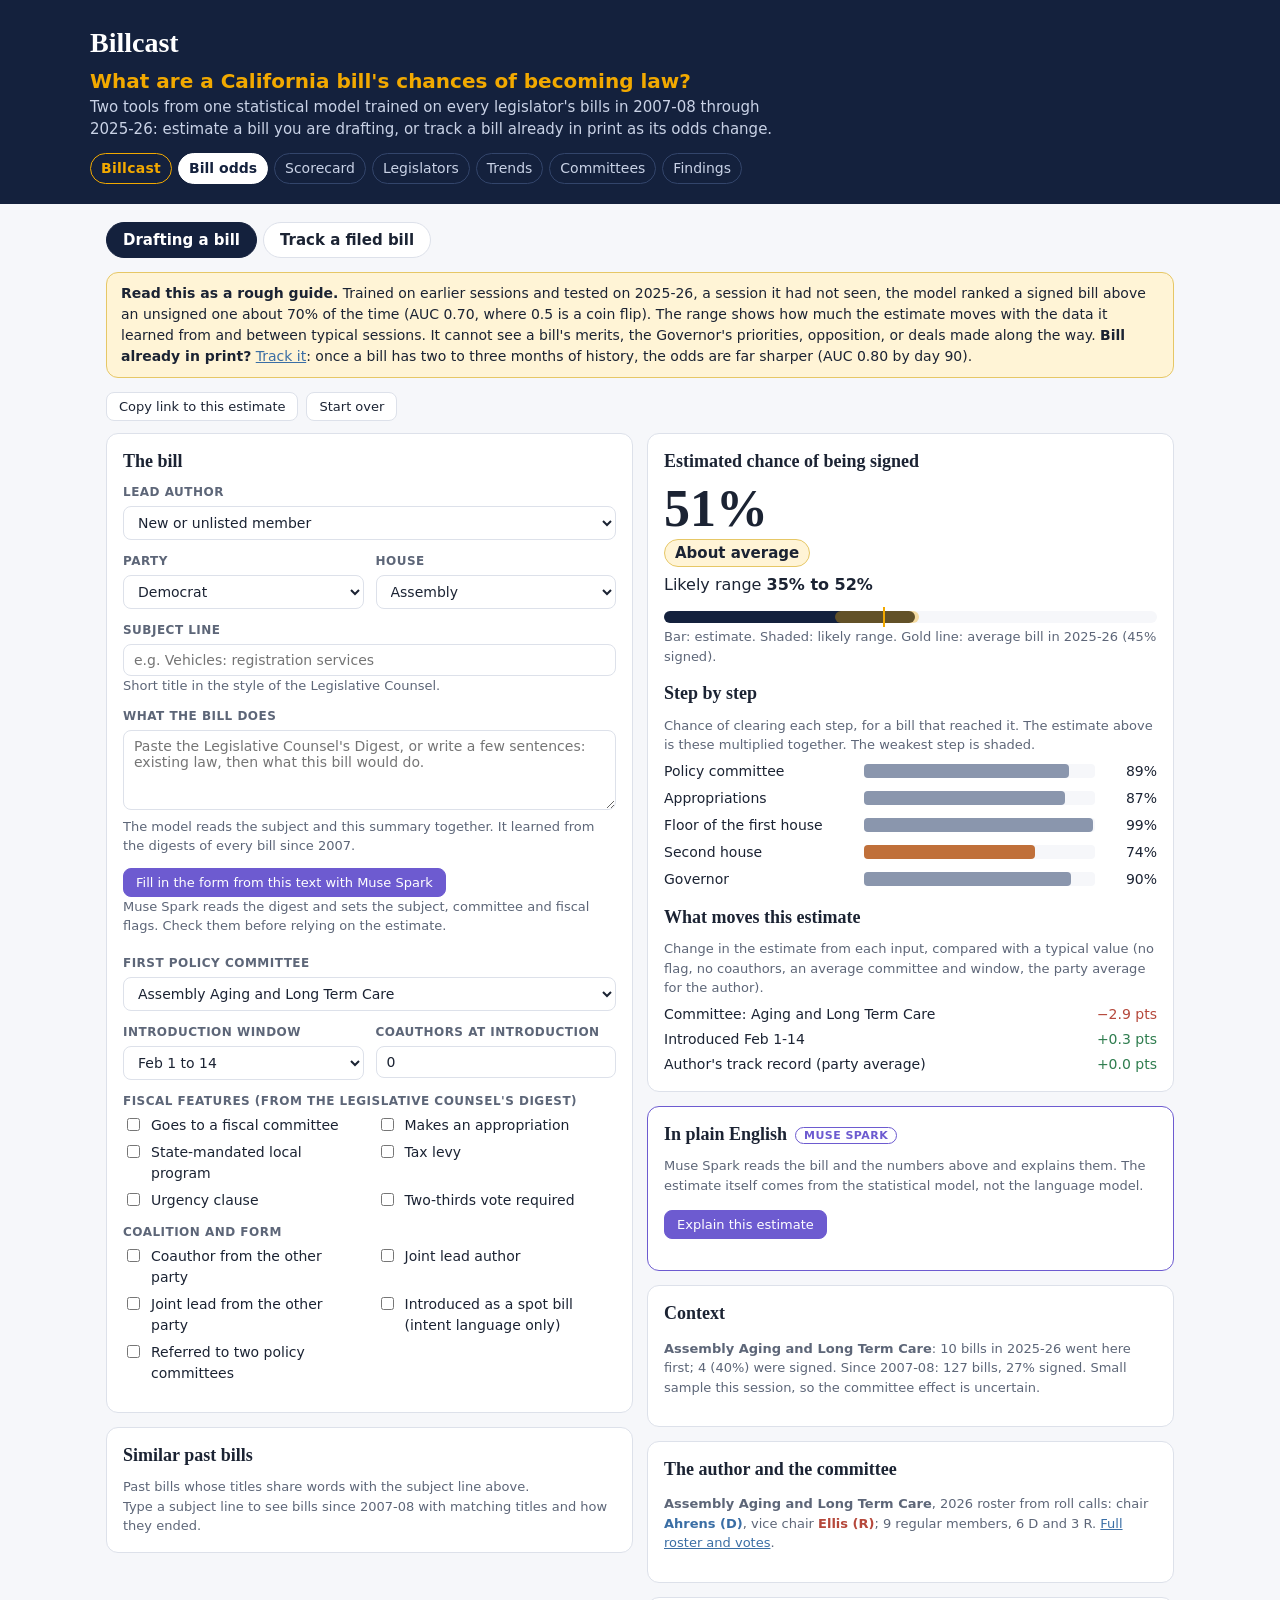
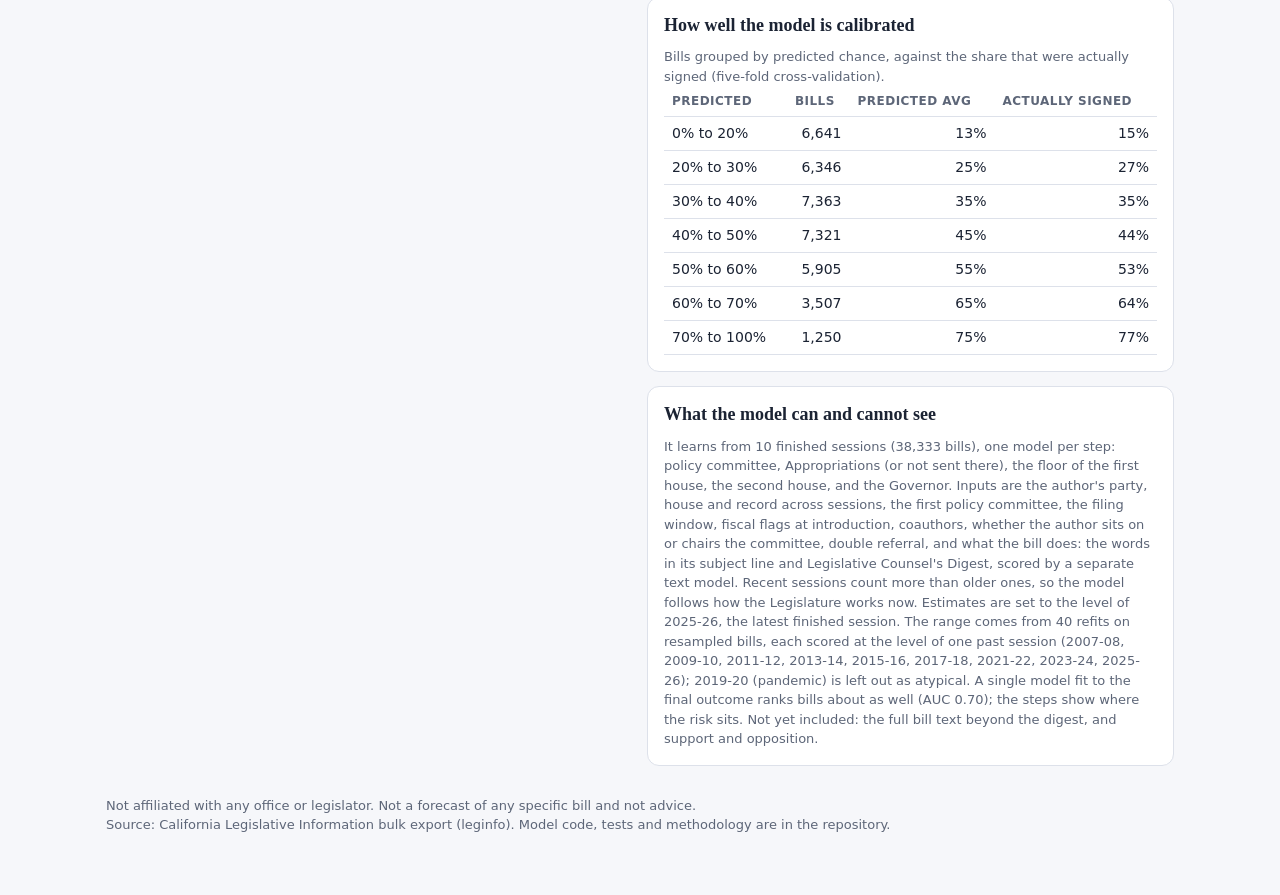
==== site/index.html @ a308f5a9 "Billcast: Muse Spark reads a bill's digest and explains its odds Forked from Capitol Odds (calleg-sc" ====
<!doctype html>
<html lang="en">
<head>
<meta charset="utf-8">
<meta name="viewport" content="width=device-width, initial-scale=1">
<link rel="icon" href="data:,">
<title>Billcast: what are a California bill's chances?</title>
<meta name="description" content="Estimate a proposed California bill's chance of clearing each step to the Governor's signature, from its author, first policy committee, fiscal features, coalition and timing. Trained on every legislator's bills since the 2007-08 session.">
<style>
:root{--bg:#f6f7fa;--panel:#fff;--ink:#1b2333;--muted:#5d6678;--line:#dde1ea;--navy:#14213d;--gold:#f2a900;--d:#3a6ea5;--r:#b5483b;--hi:#fff4d6}
@media (prefers-color-scheme:dark){:root{--bg:#0f1521;--panel:#171f2f;--ink:#e8ecf4;--muted:#9aa4b8;--line:#2a3550;--navy:#e8ecf4;--hi:#3a3115;--d:#6f9fd4;--r:#d97a6c}}
*{box-sizing:border-box}
body{margin:0;background:var(--bg);color:var(--ink);font:15px/1.5 system-ui,-apple-system,Segoe UI,Roboto,sans-serif}
header{background:#14213d;color:#fff;padding:26px 16px 20px}
.wrap{max-width:1100px;margin:0 auto;padding:0 16px}header .wrap{padding:0}
h1{margin:0 0 6px;font:700 28px/1.2 Georgia,Cambria,serif}
header p{margin:0;color:#c9d2e6;max-width:72ch}
main{padding:18px 0 60px}
input[type=search]{background:var(--panel);color:var(--ink);border:1px solid var(--line);border-radius:8px;padding:7px 10px;font:500 14px system-ui,sans-serif;min-width:200px}
nav{margin-top:12px;display:flex;gap:6px;flex-wrap:wrap}
nav a{color:#c9d2e6;text-decoration:none;font-size:14px;padding:4px 10px;border:1px solid #33456b;border-radius:999px}
nav a[aria-current=page]{background:#fff;color:#14213d;font-weight:600;border-color:#fff}
footer{color:var(--muted);font-size:13px;margin-top:16px}
a{color:var(--d)}
.D{color:var(--d);font-weight:700}.R{color:var(--r);font-weight:700}
.o-signed{color:#2f7d4f;font-weight:600}.o-vetoed{color:var(--r);font-weight:600}.o-not_enacted{color:var(--muted)}
.note{background:var(--hi);border:1px solid #e6c766;border-radius:12px;padding:10px 14px;margin-bottom:14px;font-size:14px}
.layout{display:grid;grid-template-columns:minmax(0,1fr) minmax(0,1fr);gap:14px;align-items:start}
@media (max-width:820px){.layout{grid-template-columns:1fr}}
.panel{background:var(--panel);border:1px solid var(--line);border-radius:12px;padding:16px;margin-bottom:14px}
.panel h2{margin:0 0 10px;font:700 18px/1.3 Georgia,Cambria,serif}
.f{margin-bottom:12px}
.f label.h{display:block;font-size:12px;font-weight:600;color:var(--muted);text-transform:uppercase;letter-spacing:.04em;margin-bottom:5px}
textarea{width:100%;background:var(--panel);color:var(--ink);border:1px solid var(--line);border-radius:8px;padding:7px 10px;font:500 14px system-ui,sans-serif;resize:vertical}
select,input[type=number],input[type=search]{width:100%;background:var(--panel);color:var(--ink);border:1px solid var(--line);border-radius:8px;padding:7px 10px;font:500 14px system-ui,sans-serif}
.chk{display:grid;grid-template-columns:1fr 1fr;gap:6px 14px;font-size:14px}
@media (max-width:480px){.chk{grid-template-columns:1fr}}
.chk label{display:flex;gap:8px;align-items:flex-start}
.row2{display:grid;grid-template-columns:1fr 1fr;gap:12px}
.big{font:700 52px/1 Georgia,Cambria,serif;margin:4px 0}
.range{font-size:16px;margin:6px 0 2px}
.band{display:inline-block;font-weight:600;padding:2px 10px;border-radius:999px;background:var(--hi);border:1px solid #e6c766}
.gauge{height:12px;background:var(--bg);border-radius:6px;position:relative;margin:14px 0 4px}
.gauge .fill{height:100%;border-radius:6px;background:var(--navy)}
.gauge .rng{position:absolute;top:0;bottom:0;background:rgba(242,169,0,.35);border-radius:6px}
.gauge .base{position:absolute;top:-4px;bottom:-4px;width:2px;background:var(--gold)}
.small{font-size:13px;color:var(--muted)}
.fac{display:grid;grid-template-columns:1fr 70px;gap:4px 10px;font-size:14px;margin-top:6px}
.fac .up{color:#2f7d4f;text-align:right;font-variant-numeric:tabular-nums}.fac .dn{color:var(--r);text-align:right;font-variant-numeric:tabular-nums}
.steps{display:grid;grid-template-columns:minmax(120px,190px) 1fr 52px;gap:6px 10px;align-items:center;font-size:14px;margin-top:6px}
.steps .track{background:var(--bg);border-radius:4px;height:14px}
.steps .fill{height:100%;border-radius:4px;background:#8a96ad}
.steps .fill.low{background:#c0703a}
.steps .val{text-align:right;font-variant-numeric:tabular-nums}
table{width:100%;border-collapse:collapse;font-size:14px}
th,td{padding:6px 8px;border-bottom:1px solid var(--line);text-align:left;vertical-align:top}
th{font-size:12px;text-transform:uppercase;letter-spacing:.04em;color:var(--muted)}
td.n{text-align:right;font-variant-numeric:tabular-nums}
.ai{border-color:#6d5bd0}
.ai h2 .tag{font:600 11px system-ui,sans-serif;letter-spacing:.04em;text-transform:uppercase;color:#6d5bd0;border:1px solid #6d5bd0;border-radius:999px;padding:1px 8px;margin-left:8px;vertical-align:middle}
.btn.ai-go{background:#6d5bd0;color:#fff;border-color:#6d5bd0}
.btn.ai-go[disabled]{opacity:.6;cursor:wait}
.ai-out p{margin:8px 0}.ai-out ul{margin:4px 0 8px;padding-left:20px}.ai-out li{margin:3px 0}
.ai-out h3{font:600 12px system-ui,sans-serif;text-transform:uppercase;letter-spacing:.04em;color:var(--muted);margin:12px 0 2px}
.ai-err{color:var(--r)}
.chips{display:flex;flex-wrap:wrap;gap:6px;margin-top:6px}.chips span{font-size:12px;background:var(--bg);border:1px solid var(--line);border-radius:999px;padding:2px 9px}
[hidden]{display:none!important}
.grid2>div,.layout>div{min-width:0}
.modes{display:flex;gap:6px;margin:0 0 14px}
.modes button{font:600 15px system-ui,sans-serif;padding:8px 16px;border-radius:999px;border:1px solid var(--line);background:var(--panel);color:var(--ink);cursor:pointer}
.modes button[aria-selected=true]{background:#14213d;color:#fff;border-color:#14213d}
.tl{display:grid;grid-template-columns:110px 1fr 48px;gap:6px 10px;align-items:center;font-size:14px;margin-top:8px}
.tl .track{background:var(--bg);border-radius:4px;height:14px}.tl .fill{height:100%;border-radius:4px;background:var(--navy)}
.tl .val{text-align:right;font-variant-numeric:tabular-nums}
.pick{cursor:pointer}.pick:hover td{background:var(--hi)}
.tag-line{font-size:20px;color:#f2a900;margin:4px 0 0;font-weight:600}
</style>
<link rel="stylesheet" href="common.css">
</head>
<body>
<header><div class="wrap">
<h1>Billcast</h1>
<p class="tag-line">What are a California bill's chances of becoming law?</p>
<p>Two tools from one statistical model trained on every legislator's bills in <span id="trainrange"></span>: estimate a bill you are drafting, or track a bill already in print as its odds change.</p>
<nav></nav>
</div></header>
<main><div class="wrap">
<div class="modes" role="tablist"><button id="m-draft" role="tab" aria-selected="true">Drafting a bill</button><button id="m-track" role="tab" aria-selected="false">Track a filed bill</button></div>
<section id="track" hidden>
<div class="note" id="tnote"></div>
<div class="layout">
<div>
<div class="panel"><h2>Find a bill</h2>
 <div class="f"><input id="tq" type="search" placeholder="Bill number, author or words, e.g. AB 2437 or wildfire"></div>
 <div id="tres" class="small"><p class="loading">Loading bills…</p></div>
</div>
</div>
<div>
<div class="panel" aria-live="polite"><h2>Odds over time</h2><div id="tbill" class="small">Pick a bill to see how its chance of being signed changed as it moved.</div></div>
<div class="panel"><h2>How accurate is tracking?</h2><div class="small">Each checkpoint has its own model, trained on earlier sessions and tested on <span id="ttest"></span>. AUC: how often a signed bill ranks above an unsigned one (0.5 is a coin flip).</div><div id="tacc"></div></div>
</div>
</div>
</section>
<section id="draft">
<div class="note"><b>Read this as a rough guide.</b> Trained on earlier sessions and tested on <span id="testsess"></span>, a session it had not seen, the model ranked a signed bill above an unsigned one about <span id="aucpct"></span> of the time (AUC <span id="auc"></span>, where 0.5 is a coin flip). The range shows how much the estimate moves with the data it learned from and between typical sessions. It cannot see a bill's merits, the Governor's priorities, opposition, or deals made along the way. <b>Bill already in print?</b> <a href="?v=track">Track it</a>: once a bill has two to three months of history, the odds are far sharper (AUC 0.80 by day 90).</div>
<div class="tools"><button class="btn" id="share">Copy link to this estimate</button><button class="btn" id="reset">Start over</button></div>
<div class="layout">
<div>
<div class="panel"><h2>The bill</h2>
 <div class="f"><label class="h" for="author">Lead author</label><select id="author"></select></div>
 <div class="row2" id="newrow" hidden>
  <div class="f"><label class="h" for="party">Party</label><select id="party"><option value="D">Democrat</option><option value="R">Republican</option></select></div>
  <div class="f"><label class="h" for="origin">House</label><select id="origin"><option>Assembly</option><option>Senate</option></select></div>
 </div>
 <div class="f"><label class="h" for="kw">Subject line</label><input id="kw" type="search" placeholder="e.g. Vehicles: registration services"><div class="small">Short title in the style of the Legislative Counsel.</div></div>
 <div class="f"><label class="h" for="dg">What the bill does</label><textarea id="dg" rows="4" placeholder="Paste the Legislative Counsel's Digest, or write a few sentences: existing law, then what this bill would do."></textarea><div class="small">The model reads the subject and this summary together. It learned from the digests of every bill since 2007.</div></div>
 <div class="f"><button class="btn ai-go" id="aread" type="button">Fill in the form from this text with Muse Spark</button><div class="small" id="areadmsg">Muse Spark reads the digest and sets the subject, committee and fiscal flags. Check them before relying on the estimate.</div><div class="chips" id="aread-ev"></div></div>
 <div class="f"><label class="h" for="area">First policy committee</label><select id="area"></select></div>
 <div class="row2">
  <div class="f"><label class="h" for="window">Introduction window</label><select id="window"><option value="early (Dec-Jan)">Early (Dec to Jan)</option><option value="Feb 1-14">Feb 1 to 14</option><option value="Feb 15-deadline">Feb 15 to deadline</option></select></div>
  <div class="f"><label class="h" for="coauth">Coauthors at introduction</label><input id="coauth" type="number" min="0" max="80" value="0"></div>
 </div>
 <div class="f"><label class="h">Fiscal features (from the Legislative Counsel's digest)</label><div class="chk">
  <label><input type="checkbox" id="fiscal_committee">Goes to a fiscal committee</label>
  <label><input type="checkbox" id="appropriation">Makes an appropriation</label>
  <label><input type="checkbox" id="local_program">State-mandated local program</label>
  <label><input type="checkbox" id="taxlevy">Tax levy</label>
  <label><input type="checkbox" id="urgency">Urgency clause</label>
  <label><input type="checkbox" id="supermajority">Two-thirds vote required</label>
 </div></div>
 <div class="f"><label class="h">Coalition and form</label><div class="chk">
  <label><input type="checkbox" id="cross_party_coauthor">Coauthor from the other party</label>
  <label><input type="checkbox" id="joint_lead">Joint lead author</label>
  <label><input type="checkbox" id="cross_party_joint_lead">Joint lead from the other party</label>
  <label><input type="checkbox" id="spot_bill">Introduced as a spot bill (intent language only)</label>
  <label><input type="checkbox" id="double_referred">Referred to two policy committees</label>
 </div></div>
</div>
<div class="panel"><h2>Similar past bills</h2>
 <div class="small">Past bills whose titles share words with the subject line above.</div>
 <div id="sim" class="small"></div>
</div>
</div>
<div>
<div class="panel" aria-live="polite"><h2>Estimated chance of being signed</h2>
 <div class="big" id="p"></div><span class="band" id="band"></span>
 <div class="range" id="range"></div>
 <div class="gauge"><div class="rng" id="grng"></div><div class="fill" id="gfill"></div><div class="base" id="gbase" title="Average bill"></div></div>
 <div class="small">Bar: estimate. Shaded: likely range. Gold line: average bill in <span id="baselabel"></span> (<span id="basepct"></span> signed).</div>
 <h2 style="margin-top:16px">Step by step</h2>
 <div class="small">Chance of clearing each step, for a bill that reached it. The estimate above is these multiplied together. The weakest step is shaded.</div>
 <div class="steps" id="steps"></div>
 <h2 style="margin-top:16px">What moves this estimate</h2>
 <div class="small">Change in the estimate from each input, compared with a typical value (no flag, no coauthors, an average committee and window, the party average for the author).</div>
 <div class="fac" id="fac"></div>
</div>
<div class="panel ai" aria-live="polite"><h2>In plain English<span class="tag">Muse Spark</span></h2>
 <div class="small">Muse Spark reads the bill and the numbers above and explains them. The estimate itself comes from the statistical model, not the language model.</div>
 <p><button class="btn ai-go" id="aexp" type="button">Explain this estimate</button></p>
 <div class="ai-out" id="aout"></div>
</div>
<div class="panel"><h2>Context</h2><div id="ctx" class="small"></div></div>
<div class="panel"><h2>The author and the committee</h2><div id="rel" class="small"><p class="loading">Loading rosters…</p></div></div>
<div class="panel"><h2>How well the model is calibrated</h2>
 <div class="small">Bills grouped by predicted chance, against the share that were actually signed (five-fold cross-validation).</div>
 <div id="calib"></div>
</div>
<div class="panel"><h2>What the model can and cannot see</h2>
 <div class="small" id="about"></div>
</div>
</div>
</div>
</section>
<footer>Not affiliated with any office or legislator. Not a forecast of any specific bill and not advice.<br>Source: California Legislative Information bulk export (leginfo). Model code, tests and methodology are in the repository.</footer>
</div></main>
<script>if(/[?&](sess|chamber|scope|method|budget|sort)=/.test(location.search))location.replace("scorecard.html"+location.search+location.hash);</script>
<script src="common.js"></script>
<script src="insights.js"></script>
<script src="data/model.js"></script>
<script src="billcast-config.js"></script>
<script>
CL.nav("index.html");
const M = MODEL, MET = INSIGHTS.metrics, SM = MET.stages, {esc, label} = CL;
const $ = id => document.getElementById(id);
const pc = p => (100 * p).toFixed(0) + "%";
const BIN = ["double_referred","fiscal_committee","appropriation","urgency","taxlevy","local_program","supermajority","cross_party_coauthor","cross_party_joint_lead","spot_bill"];
const LABEL = {double_referred:"Referred to two policy committees", fiscal_committee:"Goes to a fiscal committee", appropriation:"Makes an appropriation", urgency:"Urgency clause", taxlevy:"Tax levy", local_program:"State-mandated local program", supermajority:"Two-thirds vote", cross_party_coauthor:"Coauthor from the other party", cross_party_joint_lead:"Joint lead from the other party", spot_bill:"Spot bill", joint_lead:"Joint lead author"};
const OUT = {signed:"Signed", vetoed:"Vetoed", not_enacted:"Did not pass"};
const STEPS = Object.keys(M.stage_names);
const REF = M.reference_session, COLS = M.stage_draws.columns, DRAWS = M.stage_draws.draws;
const TRAIN = MET.sessions;

// Header and notes from the data, so they stay right after each refresh
$("trainrange").textContent = `${label(TRAIN[0])} through ${label(TRAIN[TRAIN.length - 1])}`;
$("testsess").textContent = label(TRAIN[TRAIN.length - 1]);
const AUC = SM.out_of_session_auc;
$("auc").textContent = AUC.toFixed(2); $("aucpct").textContent = Math.round(AUC * 100) + "%";
$("basepct").textContent = pc(M.base_rate); $("baselabel").textContent = label(REF); $("gbase").style.left = (100 * M.base_rate) + "%";
const drawSessions = [...new Set(DRAWS.map(d => d.session))].sort();
const atyp = Object.entries(M.atypical_sessions || {});
$("about").innerHTML = `It learns from ${TRAIN.length} finished sessions (${MET.bills.toLocaleString()} bills), one model per step: policy committee, Appropriations (or not sent there), the floor of the first house, the second house, and the Governor. ` +
  `Inputs are the author's party, house and record across sessions, the first policy committee, the filing window, fiscal flags at introduction, coauthors, whether the author sits on or chairs the committee, double referral, and what the bill does: the words in its subject line and Legislative Counsel's Digest, scored by a separate text model. Recent sessions count more than older ones, so the model follows how the Legislature works now. ` +
  `Estimates are set to the level of ${label(REF)}, the latest finished session. The range comes from ${DRAWS.length} refits on resampled bills, each scored at the level of one past session (${drawSessions.map(label).join(", ")})` +
  (atyp.length ? `; ${atyp.map(([s, why]) => `${label(s)} (${why})`).join(", ")} is left out as atypical.` : ".") +
  ` A single model fit to the final outcome ranks bills about as well (AUC ${MET.out_of_session_auc.toFixed(2)}); the steps show where the risk sits. Not yet included: the full bill text beyond the digest, and support and opposition.`;

const authors = [...M.authors].sort((a, b) => a.member.localeCompare(b.member));
$("author").innerHTML = '<option value="">New or unlisted member</option>' +
  authors.map(a => `<option value="${esc(a.member)}">${esc(a.member)} (${a.party}, ${a.origin})</option>`).join("");
$("calib").innerHTML = "<table><thead><tr><th>Predicted</th><th class='n'>Bills</th><th class='n'>Predicted avg</th><th class='n'>Actually signed</th></tr></thead><tbody>" +
  SM.calibration.map(c => { const [lo, hi] = c.band.replace(/[(\]]/g, "").split(", ").map(Number);
    return `<tr><td>${pc(lo)} to ${pc(hi)}</td><td class="n">${c.bills.toLocaleString()}</td><td class="n">${pc(c.predicted)}</td><td class="n">${pc(c.actual)}</td></tr>`; }).join("") + "</tbody></table>";

// Page state in the URL: every input, so an estimate can be shared
const DEF = {a: "", p: "D", o: "Assembly", c: "", w: "Feb 1-14", n: 0, f: "", k: "", g: ""};
const st0 = CL.readState(DEF);
function applyState(s) {
  $("author").value = authors.some(a => a.member === s.a) ? s.a : "";
  $("party").value = s.p; $("origin").value = s.o; $("window").value = s.w; $("coauth").value = s.n;
  const fl = new Set(String(s.f).split(",").filter(Boolean));
  for (const b of [...BIN, "joint_lead"]) $(b).checked = fl.has(b);
  $("kw").value = s.k; $("dg").value = s.g;
  fillAreas(); if (s.c) $("area").value = s.c;
}
function saveState() {
  if (!$("track").hidden) return;   // the tracking view keeps its own ?v=track&b= state
  CL.writeState({a: $("author").value, p: $("party").value, o: $("origin").value, c: $("area").value, w: $("window").value,
    n: +$("coauth").value || 0, f: [...BIN, "joint_lead"].filter(b => $(b).checked).join(","), k: $("kw").value, g: $("dg").value}, DEF);
}

// Committee rosters for the relationship panel, loaded after the estimate is on screen
const CMR = {ready: false};
function committeeFor(area) {
  if (!window.COMMITTEES) return null;
  const c = COMMITTEES.committees.find(x => x.name === area) || COMMITTEES.committees.find(x => x.code === COMMITTEES.area_code[area]);
  if (!c) return null;
  const y = Object.keys(c.years).sort().pop();
  const mem = ((window.CMY || {})[y] || {})[c.name];
  return mem ? {c, y, data: c.years[y], members: mem} : {c, y, data: c.years[y], members: null};
}

function state() {
  const a = authors.find(x => x.member === $("author").value) || null;
  $("newrow").hidden = !!a;
  const s = {party: a ? a.party : $("party").value, origin: a ? a.origin : $("origin").value,
    author_record: a ? a.author_record : (M.party_prior[$("party").value] ?? 0),
    policy_area: $("area").value, filing_window: $("window").value,
    log1p_coauthors: Math.log1p(Math.max(0, +$("coauth").value || 0)), joint_lead: +$("joint_lead").checked, a};
  for (const b of BIN) s[b] = +$(b).checked;
  if (s.cross_party_joint_lead) s.joint_lead = 1;
  const cy = committeeFor(s.policy_area), regs = cy && cy.members ? cy.members.filter(m => m[3] === "regular member") : [];
  const me = a ? regs.find(m => m[0] === a.member) : null;
  s.cy = cy;
  s.text_score = textScore($("kw").value + " " + $("dg").value);
  s.has_text = !!($("kw").value.trim() || $("dg").value.trim());
  s.author_on_committee = me ? 1 : 0;
  s.author_chairs_committee = me && me[2] === "Chair" ? 1 : 0;
  return s;
}
// Feature values by name, as in calleg.predict.design
function feats(s, session) {
  const f = {};
  for (const k of ["party", "origin", "policy_area", "filing_window"]) f[`${k}_${s[k]}`] = 1;
  f[`session_${session}`] = 1;
  for (const k of [...BIN, "log1p_coauthors", "joint_lead", "author_record", "author_on_committee", "author_chairs_committee"]) f[k] = s[k] || 0;
  f.text_score = s.text_score;
  return f;
}
// What the bill does: subject line and summary as TF-IDF (unigrams and bigrams, sublinear
// counts, idf from training, unit length), scored by the text model, as in calleg.predict
// The word weights (data/text.js) load the first time a subject or summary is typed.
let TXT = null, TIX = {};
const TYPICAL = M.text ? M.text.typical_score : 0;
function loadText() {
  return CL.load("data/text.js").then(() => {
    if (TXT) return;
    TXT = window.TEXTMODEL; TIX = Object.fromEntries(TXT.vocab.map((w, i) => [w, i])); render();
  }).catch(() => {});
}
function textScore(str) {
  const t = (str || "").toLowerCase().match(/\b[a-z][a-z]+\b/g) || [];
  if (!TXT || !t.length) return TYPICAL;
  const c = {};
  for (const g of [...t, ...t.slice(1).map((w, i) => t[i] + " " + w)]) if (g in TIX) c[g] = (c[g] || 0) + 1;
  const v = Object.entries(c).map(([g, n]) => [TIX[g], (1 + Math.log(n)) * TXT.idf[TIX[g]]]);
  const norm = Math.hypot(...v.map(x => x[1])) || 1;
  return v.reduce((z, [i, x]) => z + TXT.coef[i] * x / norm, TXT.intercept);
}
const sig = z => 1 / (1 + Math.exp(-z));
function steps(s) {
  const f = feats(s, REF);
  return STEPS.map(k => { const m = M.stages[k]; let z = m.intercept; for (const x in f) z += (m.coef[x] || 0) * f[x]; return sig(z); });
}
const P = s => steps(s).reduce((a, b) => a * b, 1);
function range(s) {
  const out = DRAWS.map(d => {
    const f = feats(s, d.session), v = COLS.map(c => f[c] || 0);
    return STEPS.reduce((p, k) => { const w = d[k]; let z = w[0]; for (let j = 0; j < v.length; j++) if (v[j]) z += w[j + 1] * v[j]; return p * sig(z); }, 1);
  }).sort((a, b) => a - b);
  const q = t => out[Math.min(out.length - 1, Math.max(0, Math.round(t * (out.length - 1))))];
  return [q(0.1), q(0.9)];
}
const avgP = (s, key, vals) => vals.reduce((t, v) => t + P({...s, [key]: v}), 0) / vals.length;
function fillAreas() {
  const o = state().origin, cur = $("area").value;
  const areas = M.policy_areas.filter(x => x.startsWith(o));
  $("area").innerHTML = areas.map(x => `<option${x === cur ? " selected" : ""}>${esc(x)}</option>`).join("");
}
function band(p) {
  return p < .25 ? "Long odds" : p < .38 ? "Below average" : p < .52 ? "About average" : p < .62 ? "Above average" : "Strong";
}
function render() {
  const s = state(), sp = steps(s), p = sp.reduce((a, b) => a * b, 1), [lo, hi] = range(s);
  $("p").textContent = pc(p); $("band").textContent = band(p); $("gfill").style.width = (100 * p) + "%";
  $("range").innerHTML = `Likely range <b>${pc(lo)} to ${pc(hi)}</b>`;
  $("grng").style.left = (100 * lo) + "%"; $("grng").style.width = (100 * (hi - lo)) + "%";
  const low = sp.indexOf(Math.min(...sp));
  $("steps").innerHTML = STEPS.map((k, i) => `<div>${esc(M.stage_names[k])}</div><div class="track"><div class="fill${i === low ? " low" : ""}" style="width:${100 * sp[i]}%"></div></div><div class="val">${pc(sp[i])}</div>`).join("");
  const f = [];
  const areas = M.policy_areas.filter(x => x.startsWith(s.origin));
  f.push([`Committee: ${s.policy_area.replace(/^(Assembly|Senate) /, "")}`, p - avgP(s, "policy_area", areas)]);
  f.push([`Author's track record${s.a ? "" : " (party average)"}`, p - P({...s, author_record: M.party_prior[s.party] ?? 0})]);
  f.push([`Introduced ${s.filing_window}`, p - avgP(s, "filing_window", M.filing_windows)]);
  if (s.has_text && TXT) f.push([`What the bill does (subject and summary)`, p - P({...s, text_score: TYPICAL})]);
  if (s.log1p_coauthors) f.push([`${$("coauth").value} coauthors`, p - P({...s, log1p_coauthors: 0})]);
  if (s.joint_lead) f.push([LABEL.joint_lead, p - P({...s, joint_lead: 0, cross_party_joint_lead: 0})]);
  for (const b of BIN) if (s[b] && b !== "cross_party_joint_lead") f.push([LABEL[b], p - P({...s, [b]: 0})]);
  if (s.cross_party_joint_lead) f.push([LABEL.cross_party_joint_lead, p - P({...s, cross_party_joint_lead: 0})]);
  if (s.author_chairs_committee) f.push(["Author chairs the committee", p - P({...s, author_chairs_committee: 0})]);
  if (s.author_on_committee) f.push(["Author sits on the committee", p - P({...s, author_on_committee: 0, author_chairs_committee: 0})]);
  f.sort((x, y) => Math.abs(y[1]) - Math.abs(x[1]));
  LAST = {s, p, lo, hi, sp, f};
  $("fac").innerHTML = f.map(([l, d]) => `<div>${esc(l)}</div><div class="${d >= 0 ? "up" : "dn"}">${d >= 0 ? "+" : "−"}${Math.abs(100 * d).toFixed(1)} pts</div>`).join("");
  const as = M.area_stats[s.policy_area] || [0, 0, 0, 0], cur = label(M.current_session);
  let ctx = `<p><b>${esc(s.policy_area)}</b>: ${as[0]} bills in ${cur} went here first; ${as[1]} (${as[0] ? pc(as[1] / as[0]) : "–"}) were signed. Since ${label(M.first_session)}: ${as[2]} bills, ${as[2] ? pc(as[3] / as[2]) : "–"} signed.${as[0] < 20 ? " Small sample this session, so the committee effect is uncertain." : ""}</p>`;
  if (s.a) { const n = s.a.lead_bills_current, sg = s.a.lead_signed_current, all = s.a.bills_all_sessions;
    ctx += `<p><b>${esc(s.a.member)}</b>: ${n} bills as first-listed lead author in ${cur}, ${sg} signed (${n ? pc(sg / n) : "–"}).` +
      (all && s.a.sessions > 1 ? ` Across ${s.a.sessions} finished sessions: ${all} bills, ${s.a.signed_all_sessions} signed (${pc(s.a.signed_all_sessions / all)}).` : "") +
      ` The model uses the full record, shrunk toward the party average, more so for members with few bills.` +
      (s.a.slug ? ` <a href="legislator.html?p=${encodeURIComponent(s.a.slug)}">Full record</a>.` : "") + `</p>`; }
  $("ctx").innerHTML = ctx;
  relPanel(s);
  saveState();
}
function relPanel(s) {
  if (!CMR.ready) return;
  if (!s.cy || !s.cy.members) { $("rel").innerHTML = "<p>No roll-call roster for this committee.</p>"; return; }
  const {c, y, members} = s.cy, regs = members.filter(m => m[3] === "regular member");
  const ch = regs.find(m => m[2] === "Chair"), vc = regs.find(m => m[2] === "Vice Chair");
  const nd = regs.filter(m => m[1] === "D").length, nr = regs.filter(m => m[1] === "R").length;
  let h = `<p><b>${esc(c.name)}</b>, ${y} roster from roll calls: chair ${ch ? `<span class="${ch[1]}">${esc(ch[0])} (${ch[1]})</span>` : "not recorded"}, vice chair ${vc ? `<span class="${vc[1]}">${esc(vc[0])} (${vc[1]})</span>` : "not recorded"}; ${regs.length} regular members, ${nd} D and ${nr} R. <a href="committees.html?c=${encodeURIComponent(c.name)}&y=${y}">Full roster and votes</a>.</p>`;
  if (s.a) {
    h += `<p>${esc(s.a.member)} ${s.author_chairs_committee ? "chairs this committee" : s.author_on_committee ? "sits on this committee" : "does not sit on this committee"} (${y}).</p>`;
    if (!window.PAIRS) { h += '<p class="loading">Loading votes…</p>'; CL.load("data/committee_pairs.js").then(render); }
    else {
      const [ia, im, iy, ino] = ["author", "member", "yes", "no"].map(k => PAIRS.pair_cols.indexOf(k));
      const names = new Set(regs.map(m => m[0]));
      const rows = PAIRS.pairs.filter(r => r[ia] === s.a.member && names.has(r[im])).sort((a, b) => (a[iy] + a[ino]) < (b[iy] + b[ino]) ? 1 : -1);
      const ty = rows.reduce((t, r) => t + r[iy], 0), tn = rows.reduce((t, r) => t + r[ino], 0);
      if (rows.length) {
        const party = Object.fromEntries(regs.map(m => [m[0], m[1]]));
        h += `<p>Current members' committee votes on ${esc(s.a.member)}'s ${label(PAIRS.pairs_session)} bills (any committee): ${ty} yes, ${tn} no.</p><div style="max-height:220px;overflow:auto"><table><thead><tr><th>Member</th><th class="n">Yes</th><th class="n">No</th></tr></thead><tbody>` +
          rows.map(r => `<tr><td><span class="${party[r[im]] || ""}">${esc(r[im])}</span></td><td class="n">${r[iy]}</td><td class="n">${r[ino]}</td></tr>`).join("") + "</tbody></table></div>";
      } else h += "<p>No recorded committee votes by these members on this author's bills.</p>";
    }
  }
  $("rel").innerHTML = h;
}
let LAST = null;
// Similar past bills: the bill list loads on first use
let B = null, simHits = [];
function similar() {
  const w = $("kw").value.toLowerCase().split(/\W+/).filter(x => x.length > 2);
  if (!w.length) { $("sim").innerHTML = `Type a subject line to see bills since ${label(M.first_session)} with matching titles and how they ended.`; return; }
  if (!B) { $("sim").innerHTML = '<p class="loading">Loading the bill list…</p>';
    CL.load("data/bills_index.js").then(() => { const OC = {s: "signed", v: "vetoed", n: "not_enacted"};
      B = BILLS.rows.map(r => ({session: r[0], bill_id: r[1], title: r[2], member: BILLS.members[r[3]], party: r[4], policy_area: BILLS.areas[r[5]], outcome: OC[r[6]]})); similar(); }); return; }
  const hits = B.map(b => ({b, n: w.filter(x => b.title.toLowerCase().includes(x)).length})).filter(x => x.n)
    .sort((x, y) => y.n - x.n || y.b.session - x.b.session || x.b.bill_id.localeCompare(y.b.bill_id, undefined, {numeric: true}));
  const top = hits.filter(x => x.n === w.length).length ? hits.filter(x => x.n === w.length) : hits;
  simHits = top.map(x => x.b);
  const sg = top.filter(x => x.b.outcome === "signed").length;
  $("sim").innerHTML = top.length ? `<p>${top.length} bill${top.length > 1 ? "s match" : " matches"}${top.filter(x => x.n === w.length).length ? " every word" : " some words"}; ${sg} signed (${pc(sg / top.length)}). <button class="btn sm" id="simcsv">CSV</button></p><div style="max-height:340px;overflow:auto"><table><thead><tr><th>Bill</th><th>Title</th><th>Author</th><th>Outcome</th></tr></thead><tbody>` +
    top.slice(0, 60).map(({b}) => `<tr><td><a href="${CL.leginfo(b.session, b.bill_id)}" target="_blank" rel="noopener">${esc(b.bill_id)}</a><div class="small">${label(b.session)}</div></td><td>${esc(b.title)}</td><td><span class="${b.party}">${esc(b.member)}</span></td><td class="o-${b.outcome}">${OUT[b.outcome]}</td></tr>`).join("") + "</tbody></table></div>" : "<p>No matching titles.</p>";
}
$("sim").addEventListener("click", e => { if (e.target.id === "simcsv")
  CL.csv(`similar-bills-${$("kw").value.trim().replace(/\W+/g, "-").toLowerCase()}.csv`, simHits.map(b => ({session: label(b.session), ...b})), ["session", "bill_id", "title", "member", "party", "policy_area", "outcome"]); });
let kwTimer;
document.querySelectorAll("select,input,textarea").forEach(e => e.addEventListener("input", () => {
  if (e.id === "kw" || e.id === "dg") loadText();
  if ($("aout").innerHTML) $("aout").innerHTML = '<p class="small">Inputs changed. Press Explain again for a fresh read.</p>';
  if (e.id === "kw") { clearTimeout(kwTimer); kwTimer = setTimeout(() => { similar(); render(); }, 200); return; }
  if (["author", "origin", "party"].includes(e.id)) fillAreas();
  render();
}));
$("reset").addEventListener("click", () => { applyState(DEF); similar(); render(); });
CL.shareButton($("share"));
// Track a filed bill: precomputed odds at each checkpoint (data/tracking.js, loaded on first use)
const TS = new URLSearchParams(location.search);
let TR = null, trackSel = TS.get("b") || "";
function setMode(m) {
  $("m-draft").setAttribute("aria-selected", m === "draft"); $("m-track").setAttribute("aria-selected", m === "track");
  $("draft").hidden = m !== "draft"; $("track").hidden = m !== "track";
  const u = new URL(location.href);
  if (m === "track") { u.searchParams.set("v", "track"); if (trackSel) u.searchParams.set("b", trackSel); } else { u.searchParams.delete("v"); u.searchParams.delete("b"); }
  history.replaceState(null, "", u);
  if (m === "track" && !TR) CL.load("data/tracking.js").then(initTrack).catch(() => { $("tres").innerHTML = "<p>Could not load bills.</p>"; });
}
const LBL = k => k === 0 ? "At introduction" : `Day ${k}`;
function initTrack() {
  const T = window.TRACKING, ci = Object.fromEntries(T.cols.map((c, i) => [c, i]));
  TR = T.rows.map(r => ({bill: r[ci.bill_id], title: r[ci.title], member: r[ci.member], party: r[ci.party], area: r[ci.policy_area], intro: r[ci.introduced], outcome: r[ci.outcome],
    p: T.checkpoints.map(k => r[ci["p" + k]])}));
  const acc = T.accuracy, lab = label(T.session);
  $("ttest").textContent = label(T.session);
  $("tacc").innerHTML = "<table><thead><tr><th>When</th><th class='n'>AUC</th><th class='n'>Predicted signed</th><th class='n'>Actually signed</th></tr></thead><tbody>" +
    acc.map(a => `<tr><td>${LBL(a.days)}</td><td class="n"><b>${a.auc.toFixed(2)}</b></td><td class="n">${pc(a.predicted_rate)}</td><td class="n">${pc(a.actual_rate)}</td></tr>`).join("") + "</tbody></table>";
  const best = acc.find(a => a.auc >= 0.7);
  $("tnote").innerHTML = T.complete
    ? `<b>${lab} is finished</b>, so these are the odds the model would have given each bill at the time, from models trained only on earlier sessions, next to how each bill ended. Live odds start when the next session's bills are in print. ${best ? `From ${LBL(best.days).toLowerCase()} on, the model ranks bills with AUC ${best.auc.toFixed(2)} or better.` : ""}`
    : `<b>Odds as of ${T.asof}</b> for every ${lab} bill, from what has happened to it so far: hearings set or canceled, amendments, committee votes, the suspense file. The odds update with each weekly data refresh.`;
  trackSearch(); if (trackSel) showBill(trackSel);
}
function latest(b) { for (let i = b.p.length - 1; i >= 0; i--) if (b.p[i] != null) return [b.p[i], i]; return [null, -1]; }
function trackSearch() {
  if (!TR) return;
  const q = $("tq").value.trim().toLowerCase(), qn = q.replace(/\s+/g, "");
  let hits = !q ? [] : /^(ab|sb)\d+$/.test(qn) ? TR.filter(b => b.bill.toLowerCase() === qn)
    : TR.filter(b => { const t = (b.title + " " + b.member + " " + b.bill).toLowerCase(); return q.split(/\s+/).every(w => t.includes(w)); });
  if (!q) { $("tres").innerHTML = `${TR.length.toLocaleString()} bills from ${label(TRACKING.session)}. Search by bill number (AB 2437), author or words in the title.`; return; }
  $("tres").innerHTML = hits.length ? `<p>${hits.length} bill${hits.length > 1 ? "s" : ""}${hits.length > 50 ? ", first 50 shown" : ""}.</p><table><thead><tr><th>Bill</th><th>Title</th><th class="n">Latest odds</th><th>Outcome</th></tr></thead><tbody>` +
    hits.slice(0, 50).map(b => { const [p] = latest(b); return `<tr class="pick" data-b="${esc(b.bill)}"><td><b>${esc(b.bill)}</b><div class="small"><span class="${b.party}">${esc(b.member)}</span></div></td><td>${esc(b.title)}</td><td class="n">${p == null ? "–" : pc(p)}</td><td class="o-${b.outcome}">${OUT[b.outcome] || "Pending"}</td></tr>`; }).join("") + "</tbody></table>" : "<p>No matching bills.</p>";
}
function showBill(id) {
  const b = TR && TR.find(x => x.bill === id); if (!b) return;
  trackSel = id; const u = new URL(location.href); u.searchParams.set("b", id); history.replaceState(null, "", u);
  const ks = TRACKING.checkpoints, [p, i] = latest(b);
  $("tbill").innerHTML = `<p><b>${esc(b.bill)}</b>: ${esc(b.title)}<br><span class="${b.party}">${esc(b.member)} (${b.party})</span> · ${esc(b.area)} · introduced ${b.intro} · <a href="${CL.leginfo(TRACKING.session, b.bill)}" target="_blank" rel="noopener">Bill history</a></p>` +
    `<div class="big">${p == null ? "–" : pc(p)}</div><div>${i >= 0 ? `Latest estimate (${LBL(ks[i]).toLowerCase()})` : ""} · Outcome: <span class="o-${b.outcome}">${OUT[b.outcome] || "Pending"}</span></div>` +
    `<div class="tl">${ks.map((k, j) => b.p[j] == null ? "" : `<div>${LBL(k)}</div><div class="track"><div class="fill" style="width:${100 * b.p[j]}%"></div></div><div class="val">${pc(b.p[j])}</div>`).join("")}</div>`;
}
$("tq").addEventListener("input", trackSearch);
$("tres").addEventListener("click", e => { const r = e.target.closest("tr.pick"); if (r) showBill(r.dataset.b); });
$("m-draft").addEventListener("click", () => setMode("draft"));
$("m-track").addEventListener("click", () => setMode("track"));
if (TS.get("v") === "track") { setMode("track"); if (trackSel) $("tq").value = trackSel; }

// Muse Spark (Meta Model API) through the Billcast server function, which holds the key
const AI = window.BILLCAST || {};
async function museCall(body) {
  if (!AI.endpoint) throw new Error("The Muse Spark connection is not set up on this site yet.");
  const r = await fetch(AI.endpoint, {method: "POST", headers: {"Content-Type": "application/json",
    ...(AI.anonKey ? {Authorization: `Bearer ${AI.anonKey}`, apikey: AI.anonKey} : {})}, body: JSON.stringify(body)});
  const j = await r.json().catch(() => ({}));
  if (!r.ok || j.error) throw new Error(j.error || `Request failed (${r.status})`);
  return j;
}
function busy(btn, on, text) { btn.disabled = on; if (text) btn.textContent = text; }
const FLAGS = ["fiscal_committee", "appropriation", "local_program", "taxlevy", "urgency", "supermajority", "spot_bill"];
$("aread").addEventListener("click", async () => {
  const b = $("aread"), msg = $("areadmsg"), label0 = b.textContent;
  const origin = state().origin, areas = M.policy_areas.filter(x => x.startsWith(origin));
  busy(b, true, "Reading…"); msg.className = "small";
  try {
    const r = await museCall({mode: "read", subject: $("kw").value, digest: $("dg").value, areas});
    if (r.subject && !$("kw").value.trim()) $("kw").value = r.subject;
    if (r.policy_area && areas.includes(r.policy_area)) $("area").value = r.policy_area;
    for (const k of FLAGS) if (typeof r[k] === "boolean") $(k).checked = r[k];
    const ev = r.evidence && typeof r.evidence === "object" ? Object.entries(r.evidence) : [];
    $("aread-ev").innerHTML = ev.map(([k, v]) => `<span title="${esc(String(v))}">${esc(LABEL[k] || k)}: “${esc(String(v).slice(0, 60))}”</span>`).join("");
    msg.innerHTML = `Filled in by ${esc(r.model || "Muse Spark")} (${esc(r.confidence || "unrated")} confidence). Committee: <b>${esc(r.policy_area || "not matched, pick one")}</b>. Check the flags below.`;
    loadText(); similar(); render(); $("aout").innerHTML = "";
  } catch (e) { msg.className = "small ai-err"; msg.textContent = e.message; }
  busy(b, false, label0);
});
function oddsForAI() {
  const {s, p, lo, hi, sp, f} = LAST;
  const sims = simHits.slice(0, 8).map(b => `${b.bill_id} (${label(b.session)}): ${b.title} [${OUT[b.outcome]}]`);
  return {
    bill: {subject: $("kw").value, digest: $("dg").value, author: s.a ? s.a.member : "new or unlisted member",
      party: s.party, house: s.origin, first_committee: s.policy_area, introduced: s.filing_window, coauthors: +$("coauth").value || 0,
      flags: [...BIN, "joint_lead"].filter(k => s[k]).map(k => LABEL[k])},
    odds: {chance_signed: pc(p), likely_range: `${pc(lo)} to ${pc(hi)}`, band: band(p), average_bill: pc(M.base_rate),
      steps: STEPS.map((k, i) => ({step: M.stage_names[k], chance: pc(sp[i])})),
      biggest_factors: f.slice(0, 6).map(([l, d]) => `${l}: ${d >= 0 ? "+" : "-"}${Math.abs(100 * d).toFixed(1)} pts`),
      similar_past_bills: sims.length ? sims : ["none found by title"], model_auc: AUC.toFixed(2)}
  };
}
$("aexp").addEventListener("click", async () => {
  const b = $("aexp"), out = $("aout");
  if (!LAST) return;
  busy(b, true, "Thinking…"); out.innerHTML = '<p class="loading small">Muse Spark is reading the bill and the estimate…</p>';
  try {
    const r = await museCall({mode: "explain", ...oddsForAI()});
    const list = a => Array.isArray(a) && a.length ? `<ul>${a.map(x => `<li>${esc(String(x))}</li>`).join("")}</ul>` : "";
    out.innerHTML = (r.headline ? `<p><b>${esc(r.headline)}</b></p>` : "") + (r.why ? `<p>${esc(r.why)}</p>` : "") +
      (r.risks && r.risks.length ? `<h3>Where bills like this stall</h3>${list(r.risks)}` : "") +
      (r.improve && r.improve.length ? `<h3>What could raise the odds</h3>${list(r.improve)}` : "") +
      (r.unseen ? `<h3>What the model can't see</h3><p>${esc(r.unseen)}</p>` : "") +
      `<p class="small">Written by ${esc(r.model || "Muse Spark")}. Check it against the numbers above.</p>`;
  } catch (e) { out.innerHTML = `<p class="ai-err">${esc(e.message)}</p>`; }
  busy(b, false, "Explain again");
});
applyState(st0);
if (!st0.c) { const a = M.policy_areas.find(x => x.startsWith($("origin").value)); if (a) $("area").value = a; }
render(); similar();
if ($("kw").value.trim() || $("dg").value.trim()) loadText();
// Rosters after first paint
CL.load("data/committees_index.js").then(() => {
  const y = Object.keys(COMMITTEES.committees.reduce((o, c) => (Object.keys(c.years).forEach(k => o[k] = 1), o), {})).sort().pop();
  return CL.load(`data/committees_${y}.js`);
}).then(() => { CMR.ready = true; render(); }).catch(() => { $("rel").innerHTML = "<p>Could not load committee rosters.</p>"; });
</script>
</body>
</html>
---- site/common.css ----
/* Shared by every page: tool buttons (CSV, copy link) and phone layout. */
.tools{display:flex;flex-wrap:wrap;gap:8px;margin:0 0 12px}
.btn{background:var(--panel);color:var(--ink);border:1px solid var(--line);border-radius:8px;padding:6px 12px;font:500 13px system-ui,sans-serif;cursor:pointer;text-decoration:none;display:inline-block}
.btn:hover{border-color:var(--muted)}
.btn.sm{padding:3px 9px;font-size:12px}
select{background:var(--panel);color:var(--ink);border:1px solid var(--line);border-radius:8px;padding:7px 10px;font:500 14px system-ui,sans-serif;max-width:100%}
.loading{color:var(--muted);font-size:14px}
@media (max-width:640px){
  body{font-size:14px}
  header{padding:16px 12px 14px}
  h1{font-size:22px!important}
  header p{font-size:13px}
  .wrap{padding:0 12px}
  nav a{font-size:13px;padding:3px 8px}
  .controls{padding:10px 12px!important;gap:10px 14px!important}
  .seg button{padding:6px 9px;font-size:13px}
  input[type=search]{min-width:0;width:100%}
  .ctl{min-width:0;max-width:100%}
  th,td{padding:6px 6px!important}
  .hide-sm{display:none!important}
  .note{font-size:13px}
}
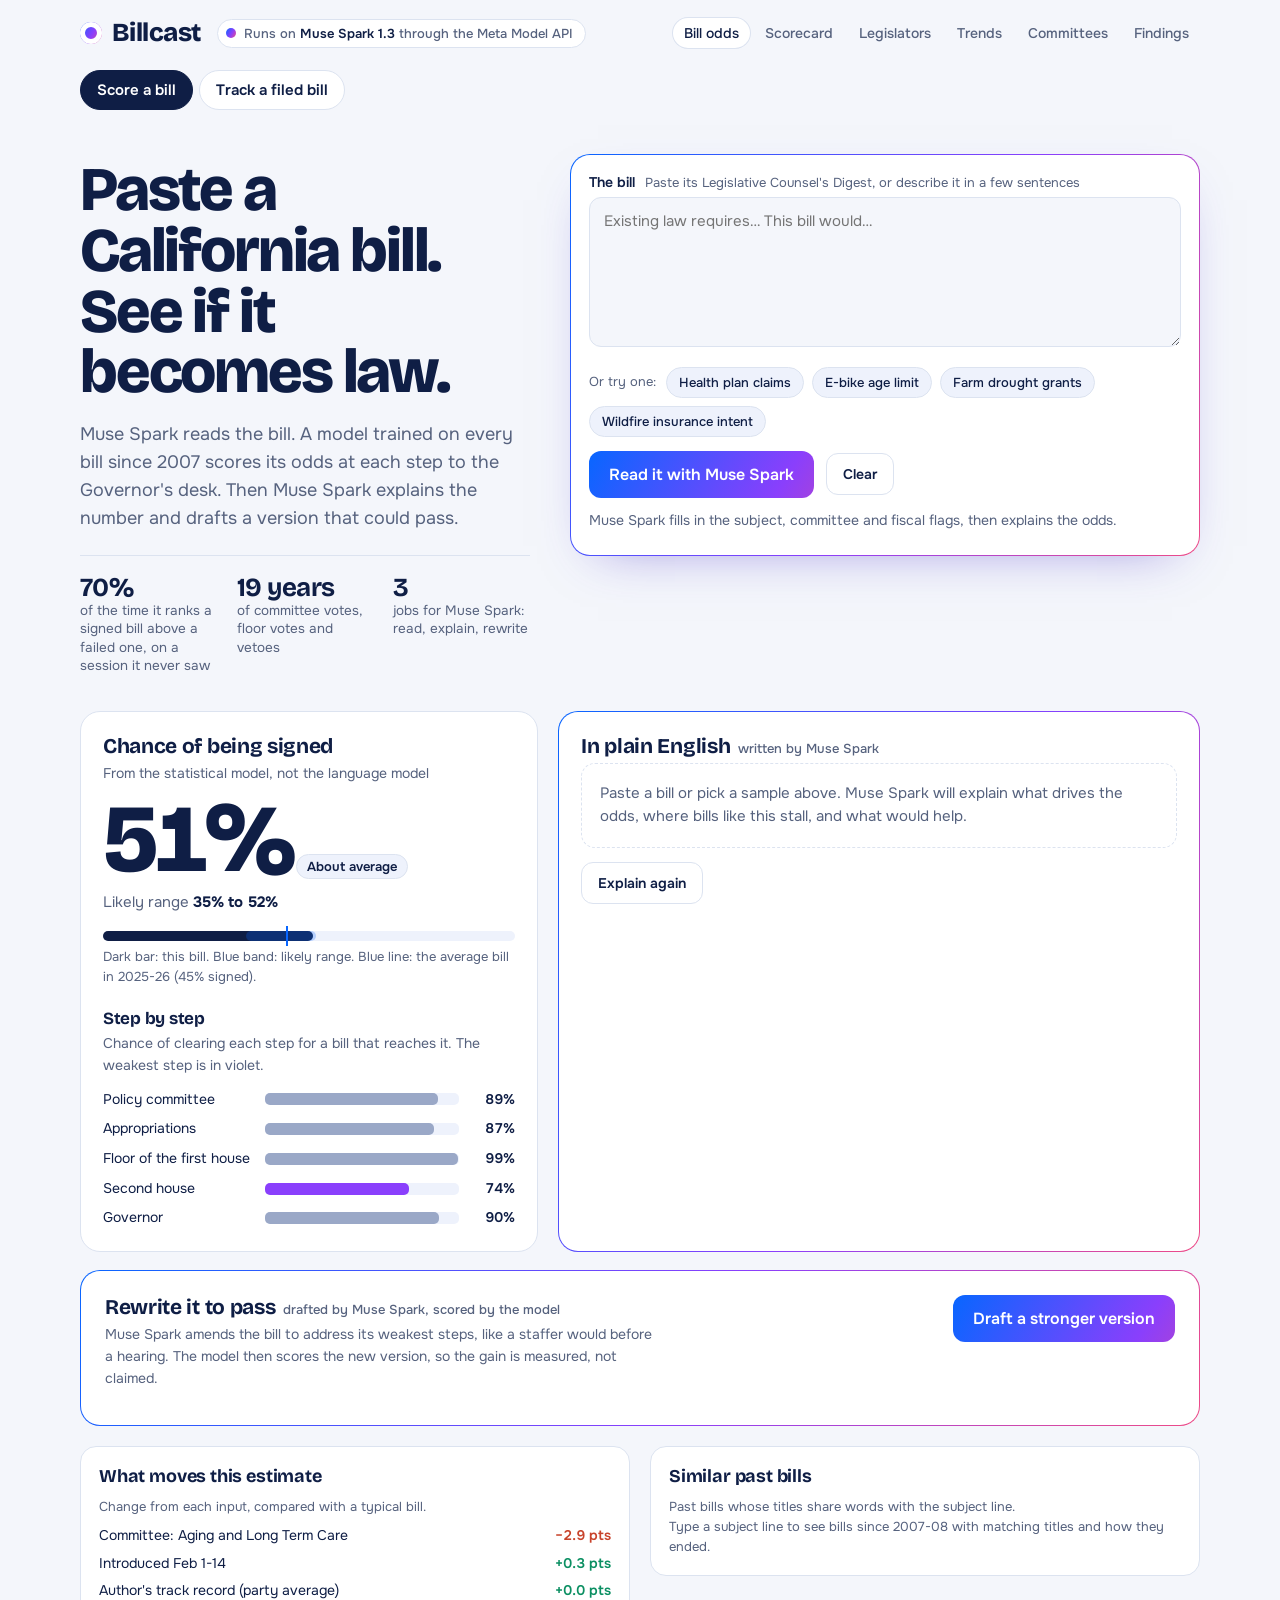
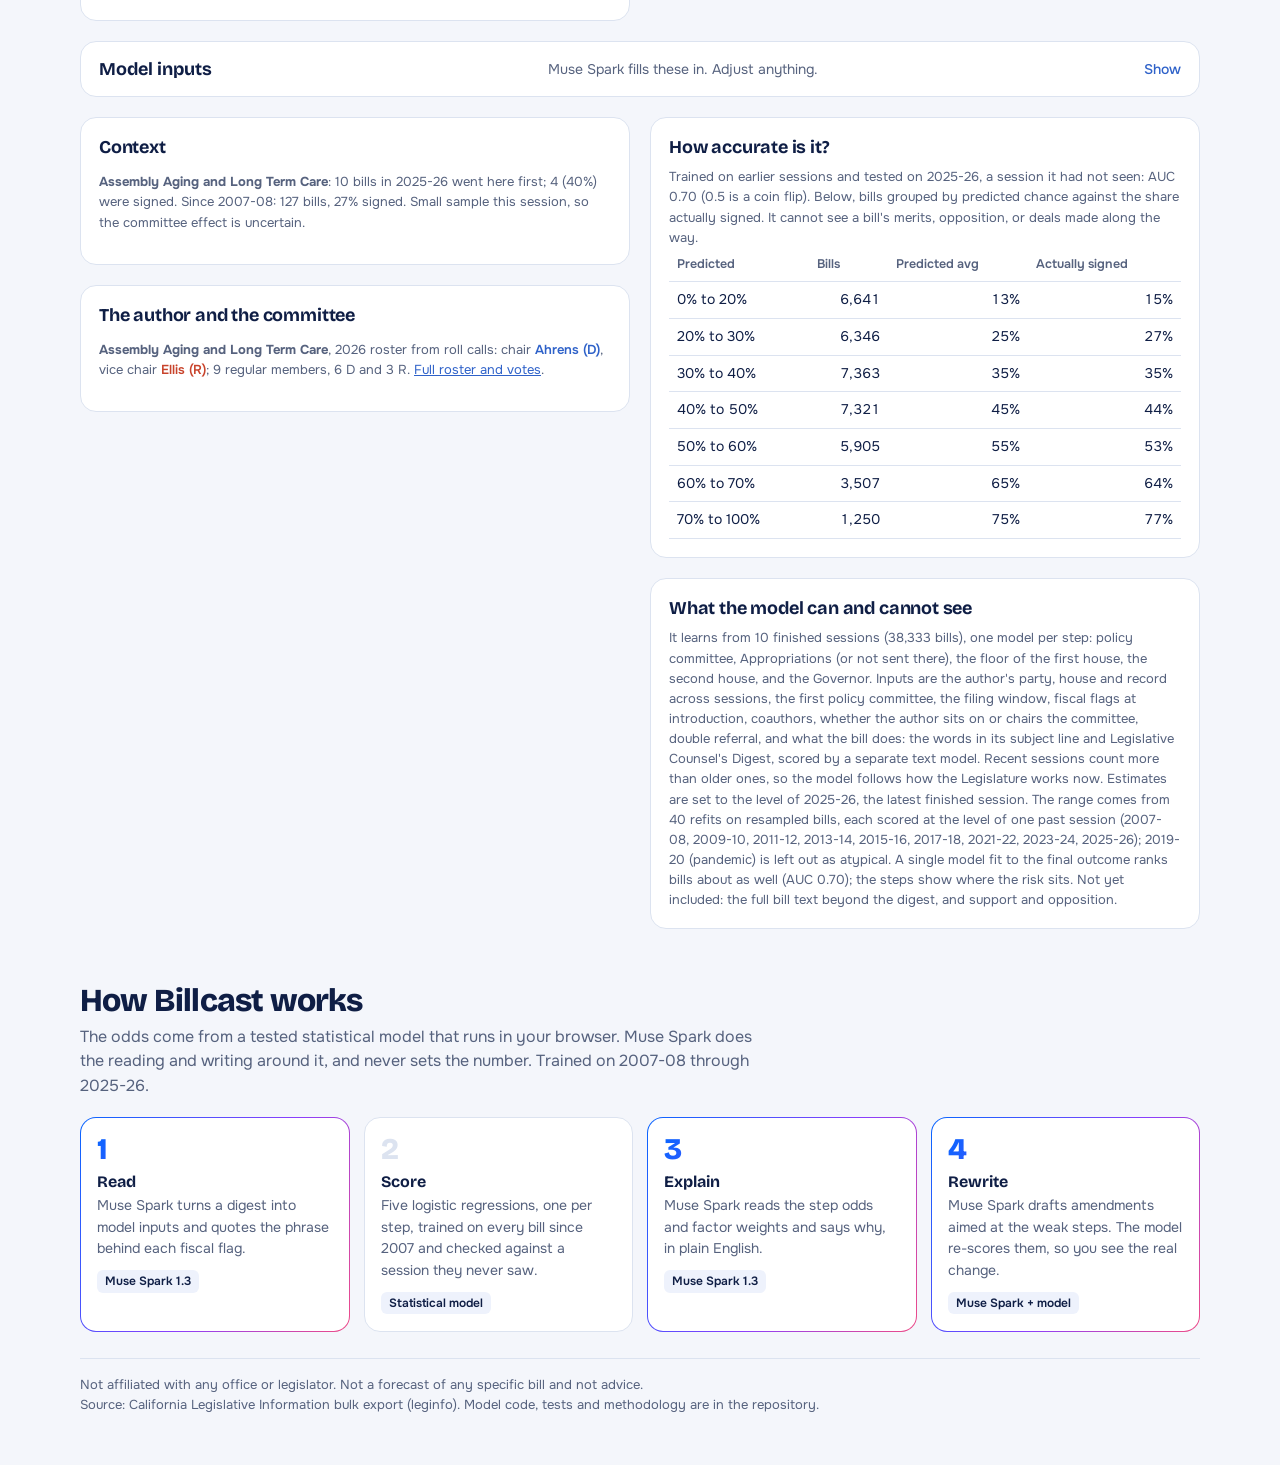
==== commit a094b1a5: "Redesign around Muse Spark: paste-a-bill hero, plain-English read, rewrite-to-pass The home page now" ====
--- a/site/index.html
+++ b/site/index.html
@@ -6,86 +6,177 @@
 <link rel="icon" href="data:,">
 <title>Billcast: what are a California bill's chances?</title>
 <meta name="description" content="Estimate a proposed California bill's chance of clearing each step to the Governor's signature, from its author, first policy committee, fiscal features, coalition and timing. Trained on every legislator's bills since the 2007-08 session.">
+<link rel="preconnect" href="https://fonts.googleapis.com"><link rel="preconnect" href="https://fonts.gstatic.com" crossorigin>
+<link href="https://fonts.googleapis.com/css2?family=Bricolage+Grotesque:opsz,wght@12..96,500;12..96,700;12..96,800&family=Onest:wght@400;500;600&display=swap" rel="stylesheet">
 <style>
-:root{--bg:#f6f7fa;--panel:#fff;--ink:#1b2333;--muted:#5d6678;--line:#dde1ea;--navy:#14213d;--gold:#f2a900;--d:#3a6ea5;--r:#b5483b;--hi:#fff4d6}
-@media (prefers-color-scheme:dark){:root{--bg:#0f1521;--panel:#171f2f;--ink:#e8ecf4;--muted:#9aa4b8;--line:#2a3550;--navy:#e8ecf4;--hi:#3a3115;--d:#6f9fd4;--r:#d97a6c}}
+:root{--bg:#F4F6FB;--panel:#fff;--ink:#0F1E45;--muted:#56627E;--line:#DCE3F0;--soft:#EEF2FC;
+ --blue:#0866FF;--violet:#8A3FFC;--rose:#EE4B87;--gain:#0B8F62;--loss:#C8432B;--navy:var(--ink);--gold:#0866FF;--hi:#EEF2FC;--d:#2F62C9;--r:#C8432B;
+ --muse:linear-gradient(120deg,#0866FF 0%,#8A3FFC 55%,#EE4B87 100%);
+ --display:"Bricolage Grotesque",ui-sans-serif,system-ui,sans-serif;--body:"Onest",ui-sans-serif,system-ui,sans-serif}
+@media (prefers-color-scheme:dark){:root:not([data-theme=light]){--bg:#0E1630;--panel:#16213F;--ink:#EAF0FF;--muted:#9DABCB;--line:#2A3963;--soft:#1C2A4E;--hi:#1C2A4E;--d:#7FA6FF;--r:#FF8A73;--gain:#3CCB97;--loss:#FF8A73}}
 *{box-sizing:border-box}
-body{margin:0;background:var(--bg);color:var(--ink);font:15px/1.5 system-ui,-apple-system,Segoe UI,Roboto,sans-serif}
-header{background:#14213d;color:#fff;padding:26px 16px 20px}
-.wrap{max-width:1100px;margin:0 auto;padding:0 16px}header .wrap{padding:0}
-h1{margin:0 0 6px;font:700 28px/1.2 Georgia,Cambria,serif}
-header p{margin:0;color:#c9d2e6;max-width:72ch}
-main{padding:18px 0 60px}
-input[type=search]{background:var(--panel);color:var(--ink);border:1px solid var(--line);border-radius:8px;padding:7px 10px;font:500 14px system-ui,sans-serif;min-width:200px}
-nav{margin-top:12px;display:flex;gap:6px;flex-wrap:wrap}
-nav a{color:#c9d2e6;text-decoration:none;font-size:14px;padding:4px 10px;border:1px solid #33456b;border-radius:999px}
-nav a[aria-current=page]{background:#fff;color:#14213d;font-weight:600;border-color:#fff}
-footer{color:var(--muted);font-size:13px;margin-top:16px}
+body{margin:0;background:var(--bg);color:var(--ink);font:400 16px/1.55 var(--body);-webkit-font-smoothing:antialiased}
 a{color:var(--d)}
-.D{color:var(--d);font-weight:700}.R{color:var(--r);font-weight:700}
-.o-signed{color:#2f7d4f;font-weight:600}.o-vetoed{color:var(--r);font-weight:600}.o-not_enacted{color:var(--muted)}
-.note{background:var(--hi);border:1px solid #e6c766;border-radius:12px;padding:10px 14px;margin-bottom:14px;font-size:14px}
-.layout{display:grid;grid-template-columns:minmax(0,1fr) minmax(0,1fr);gap:14px;align-items:start}
-@media (max-width:820px){.layout{grid-template-columns:1fr}}
-.panel{background:var(--panel);border:1px solid var(--line);border-radius:12px;padding:16px;margin-bottom:14px}
-.panel h2{margin:0 0 10px;font:700 18px/1.3 Georgia,Cambria,serif}
-.f{margin-bottom:12px}
-.f label.h{display:block;font-size:12px;font-weight:600;color:var(--muted);text-transform:uppercase;letter-spacing:.04em;margin-bottom:5px}
-textarea{width:100%;background:var(--panel);color:var(--ink);border:1px solid var(--line);border-radius:8px;padding:7px 10px;font:500 14px system-ui,sans-serif;resize:vertical}
-select,input[type=number],input[type=search]{width:100%;background:var(--panel);color:var(--ink);border:1px solid var(--line);border-radius:8px;padding:7px 10px;font:500 14px system-ui,sans-serif}
-.chk{display:grid;grid-template-columns:1fr 1fr;gap:6px 14px;font-size:14px}
-@media (max-width:480px){.chk{grid-template-columns:1fr}}
+:focus-visible{outline:2px solid var(--blue);outline-offset:2px;border-radius:6px}
+.wrap{max-width:1160px;margin:0 auto;padding:0 20px}
+/* Top bar */
+header{padding:18px 0 0}
+.bar{display:flex;align-items:center;gap:16px;flex-wrap:wrap}
+.mark{font:800 26px/1 var(--display);letter-spacing:-.02em;color:var(--ink);text-decoration:none;display:flex;align-items:center;gap:10px}
+.mark i{width:22px;height:22px;border-radius:50%;background:var(--muse);display:inline-block;box-shadow:inset 0 0 0 5px var(--panel)}
+.powered{display:inline-flex;align-items:center;gap:8px;font:500 13px var(--body);color:var(--muted);border:1px solid var(--line);background:var(--panel);border-radius:999px;padding:5px 12px 5px 8px}
+.powered b{color:var(--ink);font-weight:600}
+.powered i{width:10px;height:10px;border-radius:50%;background:var(--muse)}
+nav{display:flex;gap:4px;flex-wrap:wrap;margin-left:auto}
+nav a{color:var(--muted);text-decoration:none;font:500 14px var(--body);padding:6px 11px;border-radius:999px}
+nav a:hover{color:var(--ink);background:var(--soft)}
+nav a[aria-current=page]{color:var(--ink);background:var(--panel);box-shadow:0 0 0 1px var(--line)}
+nav a.brand{display:none}
+/* Hero */
+.hero{padding:44px 0 18px;display:grid;grid-template-columns:minmax(0,5fr) minmax(0,7fr);gap:40px;align-items:start}
+.hero h1{font:800 clamp(38px,5.2vw,62px)/.98 var(--display);letter-spacing:-.035em;margin:6px 0 18px;max-width:11ch}
+.hero .lede{font-size:18px;color:var(--muted);max-width:44ch;margin:0 0 22px}
+.proof{display:grid;grid-template-columns:repeat(3,minmax(0,1fr));gap:20px;margin:0;padding:18px 0 0;list-style:none;border-top:1px solid var(--line);max-width:520px}
+.proof li{font-size:13.5px;color:var(--muted);line-height:1.35}
+.proof b{display:block;font:700 26px/1.1 var(--display);color:var(--ink);letter-spacing:-.02em}
+/* The Muse ring: everything Muse Spark touches */
+.ring{border:1.5px solid transparent;background:linear-gradient(var(--panel),var(--panel)) padding-box,var(--muse) border-box;border-radius:20px}
+.composer{padding:18px 18px 16px;box-shadow:0 18px 50px -28px rgba(76,55,200,.55)}
+.composer label{display:block;font:600 14px var(--body);margin:0 0 6px}
+.composer .hint{font-size:13px;color:var(--muted);font-weight:400;margin-left:6px}
+.composer textarea{width:100%;min-height:150px;border:1px solid var(--line);background:var(--bg);color:var(--ink);border-radius:12px;padding:12px 14px;font:400 15px/1.5 var(--body);resize:vertical}
+.composer input#kw{width:100%;border:1px solid var(--line);background:var(--bg);color:var(--ink);border-radius:10px;padding:9px 12px;font:500 15px var(--body);margin-bottom:12px}
+.samples{display:flex;flex-wrap:wrap;gap:8px;margin:12px 0 14px;align-items:center}
+.samples span{font-size:13px;color:var(--muted);margin-right:2px}
+.samples button{font:500 13px var(--body);color:var(--ink);background:var(--soft);border:1px solid var(--line);border-radius:999px;padding:6px 12px;cursor:pointer}
+.samples button:hover{border-color:var(--violet)}
+.go-row{display:flex;gap:12px;align-items:center;flex-wrap:wrap}
+.go{font:600 16px var(--body);color:#fff;background:var(--muse);border:0;border-radius:12px;padding:13px 20px;cursor:pointer;display:inline-flex;align-items:center;gap:10px;background-size:160% 100%;transition:background-position .4s}
+.go:hover{background-position:100% 0}
+.go[disabled]{cursor:progress;opacity:.85}
+.go .spin{width:14px;height:14px;border-radius:50%;border:2px solid rgba(255,255,255,.4);border-top-color:#fff;display:none}
+.go[disabled] .spin{display:inline-block;animation:sp 0.8s linear infinite}
+@keyframes sp{to{transform:rotate(360deg)}}
+.ghost{font:600 14px var(--body);color:var(--ink);background:var(--panel);border:1px solid var(--line);border-radius:12px;padding:11px 16px;cursor:pointer}
+.ghost:hover{border-color:var(--violet)}
+.ghost[disabled]{opacity:.6;cursor:progress}
+#areadmsg{font-size:14px;color:var(--muted);margin-top:12px}
+.chips{display:flex;flex-wrap:wrap;gap:6px;margin-top:8px}
+.chips span{font-size:12.5px;background:var(--soft);border:1px solid var(--line);border-radius:8px;padding:3px 9px;color:var(--ink)}
+.chips span b{font-weight:600}
+.trace{display:inline-flex;gap:10px;align-items:center;font-size:12.5px;color:var(--muted);margin-top:10px}
+.trace i{width:8px;height:8px;border-radius:50%;background:var(--muse)}
+/* Results */
+.results{display:grid;grid-template-columns:minmax(0,5fr) minmax(0,7fr);gap:20px;margin:18px 0}
+.card{background:var(--panel);border:1px solid var(--line);border-radius:20px;padding:22px}
+.card h2{font:700 21px/1.2 var(--display);letter-spacing:-.015em;margin:0 0 4px}
+.card h2 .who{font:500 13px var(--body);color:var(--muted);margin-left:8px;letter-spacing:0}
+.sub{font-size:14px;color:var(--muted);margin:0 0 12px}
+.big{font:800 96px/.9 var(--display);letter-spacing:-.05em;margin:14px 0 6px;font-variant-numeric:tabular-nums}
+.band{display:inline-block;font:600 13px var(--body);padding:3px 10px;border-radius:999px;background:var(--soft);border:1px solid var(--line);vertical-align:middle;margin-left:4px}
+.range{font-size:15px;color:var(--muted);margin:8px 0 0}
+.range b{color:var(--ink)}
+.gauge{height:10px;background:var(--soft);border-radius:6px;position:relative;margin:16px 0 6px}
+.gauge .fill{height:100%;border-radius:6px;background:var(--ink)}
+.gauge .rng{position:absolute;top:0;bottom:0;background:rgba(8,102,255,.25);border-radius:6px}
+.gauge .base{position:absolute;top:-5px;bottom:-5px;width:2px;background:var(--blue)}
+.small{font-size:13px;color:var(--muted)}
+.steps{display:grid;grid-template-columns:minmax(110px,150px) 1fr 44px;gap:8px 12px;align-items:center;font-size:14px;margin-top:10px}
+.steps .track{background:var(--soft);border-radius:5px;height:12px}
+.steps .fill{height:100%;border-radius:5px;background:#9AA8C7}
+.steps .fill.low{background:var(--violet)}
+.steps .val{text-align:right;font-variant-numeric:tabular-nums;font-weight:600}
+.card.ring{border:1.5px solid transparent;background:linear-gradient(var(--panel),var(--panel)) padding-box,var(--muse) border-box}
+.muse-card{padding:22px}
+.ai-out{font-size:15.5px}
+.ai-out .headline{font:700 22px/1.25 var(--display);letter-spacing:-.015em;margin:6px 0 10px}
+.ai-out p{margin:8px 0}
+.ai-out h3{font:600 14px var(--body);margin:16px 0 4px;color:var(--ink)}
+.ai-out ul{margin:0;padding-left:20px}.ai-out li{margin:4px 0}
+.ai-err{color:var(--loss)}
+.empty{color:var(--muted);font-size:15px;border:1px dashed var(--line);border-radius:14px;padding:18px}
+.skel{height:12px;border-radius:6px;background:linear-gradient(90deg,var(--soft),var(--line),var(--soft));background-size:200% 100%;animation:sk 1.2s linear infinite;margin:10px 0}
+@keyframes sk{to{background-position:-200% 0}}
+/* Rewrite */
+.amend{margin:0 0 20px;padding:24px}
+.amend-top{display:flex;justify-content:space-between;gap:16px;align-items:flex-start;flex-wrap:wrap}
+.vs{display:grid;grid-template-columns:1fr 1fr;gap:16px;margin-top:16px}
+.vs > div{border:1px solid var(--line);border-radius:14px;padding:16px;background:var(--bg)}
+.vs h3{font:600 13px var(--body);color:var(--muted);margin:0}
+.vs .num{font:800 54px/1 var(--display);letter-spacing:-.04em;margin:6px 0;font-variant-numeric:tabular-nums}
+.vs .num small{font:700 18px var(--display);margin-left:8px;letter-spacing:0}
+.vs .num small.up{color:var(--gain)}.vs .num small.dn{color:var(--loss)}
+.vs .dg{font-size:14px;color:var(--ink);margin:8px 0 0}
+.vs .subj{font-weight:600;font-size:14px}
+.ministeps{display:grid;grid-template-columns:1fr auto;gap:2px 10px;font-size:13px;color:var(--muted);margin-top:10px}
+.ministeps b{font-variant-numeric:tabular-nums;color:var(--ink);font-weight:600}
+/* Detail panels */
+.grid2{display:grid;grid-template-columns:minmax(0,1fr) minmax(0,1fr);gap:20px;align-items:start}
+.panel{background:var(--panel);border:1px solid var(--line);border-radius:16px;padding:18px;margin-bottom:20px}
+.panel h2{margin:0 0 8px;font:700 18px/1.3 var(--display);letter-spacing:-.01em}
+.fac{display:grid;grid-template-columns:1fr 76px;gap:6px 10px;font-size:14px;margin-top:8px}
+.fac .up{color:var(--gain);text-align:right;font-variant-numeric:tabular-nums;font-weight:600}.fac .dn{color:var(--loss);text-align:right;font-variant-numeric:tabular-nums;font-weight:600}
+details.inputs{background:var(--panel);border:1px solid var(--line);border-radius:16px;margin-bottom:20px}
+details.inputs > summary{cursor:pointer;padding:16px 18px;font:700 18px var(--display);list-style:none;display:flex;justify-content:space-between;align-items:center}
+details.inputs > summary::after{content:"Show";font:500 14px var(--body);color:var(--d)}
+details.inputs[open] > summary::after{content:"Hide"}
+details.inputs > summary span{font:400 14px var(--body);color:var(--muted);margin-left:10px}
+.inputs-body{padding:0 18px 18px;display:grid;grid-template-columns:1fr 1fr;gap:4px 24px}
+.f{margin-bottom:14px}
+.f label.h{display:block;font-size:13px;font-weight:600;color:var(--muted);margin-bottom:5px}
+select,input[type=number],input[type=search]{width:100%;background:var(--panel);color:var(--ink);border:1px solid var(--line);border-radius:10px;padding:8px 10px;font:500 14px var(--body)}
+.chk{display:grid;grid-template-columns:1fr;gap:6px;font-size:14px}
 .chk label{display:flex;gap:8px;align-items:flex-start}
+input[type=checkbox]{accent-color:var(--blue)}
 .row2{display:grid;grid-template-columns:1fr 1fr;gap:12px}
-.big{font:700 52px/1 Georgia,Cambria,serif;margin:4px 0}
-.range{font-size:16px;margin:6px 0 2px}
-.band{display:inline-block;font-weight:600;padding:2px 10px;border-radius:999px;background:var(--hi);border:1px solid #e6c766}
-.gauge{height:12px;background:var(--bg);border-radius:6px;position:relative;margin:14px 0 4px}
-.gauge .fill{height:100%;border-radius:6px;background:var(--navy)}
-.gauge .rng{position:absolute;top:0;bottom:0;background:rgba(242,169,0,.35);border-radius:6px}
-.gauge .base{position:absolute;top:-4px;bottom:-4px;width:2px;background:var(--gold)}
-.small{font-size:13px;color:var(--muted)}
-.fac{display:grid;grid-template-columns:1fr 70px;gap:4px 10px;font-size:14px;margin-top:6px}
-.fac .up{color:#2f7d4f;text-align:right;font-variant-numeric:tabular-nums}.fac .dn{color:var(--r);text-align:right;font-variant-numeric:tabular-nums}
-.steps{display:grid;grid-template-columns:minmax(120px,190px) 1fr 52px;gap:6px 10px;align-items:center;font-size:14px;margin-top:6px}
-.steps .track{background:var(--bg);border-radius:4px;height:14px}
-.steps .fill{height:100%;border-radius:4px;background:#8a96ad}
-.steps .fill.low{background:#c0703a}
-.steps .val{text-align:right;font-variant-numeric:tabular-nums}
+/* How it works: a real sequence */
+.how{margin:34px 0 10px}
+.how h2{font:800 32px/1.1 var(--display);letter-spacing:-.025em;margin:0 0 6px}
+.how > p{color:var(--muted);max-width:62ch;margin:0 0 18px}
+.flow{display:grid;grid-template-columns:repeat(4,minmax(0,1fr));gap:14px;counter-reset:s;list-style:none;padding:0;margin:0}
+.flow li{counter-increment:s;background:var(--panel);border:1px solid var(--line);border-radius:16px;padding:16px}
+.flow li.m{border:1.5px solid transparent;background:linear-gradient(var(--panel),var(--panel)) padding-box,var(--muse) border-box}
+.flow li::before{content:counter(s);font:800 30px/1 var(--display);color:var(--line);display:block;margin-bottom:8px}
+.flow li.m::before{background:var(--muse);-webkit-background-clip:text;background-clip:text;color:transparent}
+.flow b{display:block;font:700 16px var(--display);margin-bottom:4px}
+.flow p{margin:0;font-size:14px;color:var(--muted)}
+.flow .who{display:inline-block;font-size:12px;font-weight:600;margin-top:10px;color:var(--ink);background:var(--soft);border-radius:6px;padding:2px 8px}
+.note{background:var(--soft);border:1px solid var(--line);border-radius:14px;padding:12px 16px;margin:0 0 20px;font-size:14px;color:var(--muted)}
+.note b{color:var(--ink)}
+.modes{display:flex;gap:6px;margin:22px 0 0}
+.modes button{font:600 15px var(--body);padding:9px 16px;border-radius:999px;border:1px solid var(--line);background:var(--panel);color:var(--ink);cursor:pointer}
+.modes button[aria-selected=true]{background:var(--ink);color:var(--panel);border-color:var(--ink)}
+.layout{display:grid;grid-template-columns:minmax(0,1fr) minmax(0,1fr);gap:20px;align-items:start}
+.layout>div,.grid2>div{min-width:0}
+.tl{display:grid;grid-template-columns:110px 1fr 48px;gap:6px 10px;align-items:center;font-size:14px;margin-top:8px}
+.tl .track{background:var(--soft);border-radius:4px;height:12px}.tl .fill{height:100%;border-radius:4px;background:var(--ink)}
+.tl .val{text-align:right;font-variant-numeric:tabular-nums}
+.pick{cursor:pointer}.pick:hover td{background:var(--soft)}
 table{width:100%;border-collapse:collapse;font-size:14px}
-th,td{padding:6px 8px;border-bottom:1px solid var(--line);text-align:left;vertical-align:top}
-th{font-size:12px;text-transform:uppercase;letter-spacing:.04em;color:var(--muted)}
+th,td{padding:7px 8px;border-bottom:1px solid var(--line);text-align:left;vertical-align:top}
+th{font-size:12.5px;color:var(--muted);font-weight:600}
 td.n{text-align:right;font-variant-numeric:tabular-nums}
-.ai{border-color:#6d5bd0}
-.ai h2 .tag{font:600 11px system-ui,sans-serif;letter-spacing:.04em;text-transform:uppercase;color:#6d5bd0;border:1px solid #6d5bd0;border-radius:999px;padding:1px 8px;margin-left:8px;vertical-align:middle}
-.btn.ai-go{background:#6d5bd0;color:#fff;border-color:#6d5bd0}
-.btn.ai-go[disabled]{opacity:.6;cursor:wait}
-.ai-out p{margin:8px 0}.ai-out ul{margin:4px 0 8px;padding-left:20px}.ai-out li{margin:3px 0}
-.ai-out h3{font:600 12px system-ui,sans-serif;text-transform:uppercase;letter-spacing:.04em;color:var(--muted);margin:12px 0 2px}
-.ai-err{color:var(--r)}
-.chips{display:flex;flex-wrap:wrap;gap:6px;margin-top:6px}.chips span{font-size:12px;background:var(--bg);border:1px solid var(--line);border-radius:999px;padding:2px 9px}
+.D{color:var(--d);font-weight:600}.R{color:var(--r);font-weight:600}
+.o-signed{color:var(--gain);font-weight:600}.o-vetoed{color:var(--loss);font-weight:600}.o-not_enacted{color:var(--muted)}
+footer{color:var(--muted);font-size:13px;margin:26px 0 50px;border-top:1px solid var(--line);padding-top:16px}
+main{padding:0}
+.btn{background:var(--panel);color:var(--ink);border:1px solid var(--line);border-radius:8px;padding:5px 11px;font:500 13px var(--body);cursor:pointer}
+.btn.sm{padding:2px 8px;font-size:12px}
+.loading{color:var(--muted);font-size:14px}
 [hidden]{display:none!important}
-.grid2>div,.layout>div{min-width:0}
-.modes{display:flex;gap:6px;margin:0 0 14px}
-.modes button{font:600 15px system-ui,sans-serif;padding:8px 16px;border-radius:999px;border:1px solid var(--line);background:var(--panel);color:var(--ink);cursor:pointer}
-.modes button[aria-selected=true]{background:#14213d;color:#fff;border-color:#14213d}
-.tl{display:grid;grid-template-columns:110px 1fr 48px;gap:6px 10px;align-items:center;font-size:14px;margin-top:8px}
-.tl .track{background:var(--bg);border-radius:4px;height:14px}.tl .fill{height:100%;border-radius:4px;background:var(--navy)}
-.tl .val{text-align:right;font-variant-numeric:tabular-nums}
-.pick{cursor:pointer}.pick:hover td{background:var(--hi)}
-.tag-line{font-size:20px;color:#f2a900;margin:4px 0 0;font-weight:600}
+@media (max-width:900px){.hero,.results,.grid2,.layout{grid-template-columns:1fr}.hero{padding-top:26px;gap:24px}.flow{grid-template-columns:1fr 1fr}.inputs-body{grid-template-columns:1fr}}
+@media (max-width:560px){.wrap{padding:0 16px}.vs{grid-template-columns:1fr}.flow{grid-template-columns:1fr}.big{font-size:76px}nav{margin-left:0}.card{padding:18px}.steps{grid-template-columns:96px 1fr 40px}}
+@media (prefers-reduced-motion:reduce){*{animation:none!important;transition:none!important}}
 </style>
-<link rel="stylesheet" href="common.css">
 </head>
 <body>
-<header><div class="wrap">
-<h1>Billcast</h1>
-<p class="tag-line">What are a California bill's chances of becoming law?</p>
-<p>Two tools from one statistical model trained on every legislator's bills in <span id="trainrange"></span>: estimate a bill you are drafting, or track a bill already in print as its odds change.</p>
+<header><div class="wrap bar">
+<a class="mark" href="index.html"><i aria-hidden="true"></i>Billcast</a>
+<span class="powered"><i aria-hidden="true"></i><span>Runs on <b>Muse Spark 1.3</b> through the Meta Model API</span></span>
 <nav></nav>
 </div></header>
 <main><div class="wrap">
-<div class="modes" role="tablist"><button id="m-draft" role="tab" aria-selected="true">Drafting a bill</button><button id="m-track" role="tab" aria-selected="false">Track a filed bill</button></div>
+<div class="modes" role="tablist"><button id="m-draft" role="tab" aria-selected="true">Score a bill</button><button id="m-track" role="tab" aria-selected="false">Track a filed bill</button></div>
 <section id="track" hidden>
 <div class="note" id="tnote"></div>
 <div class="layout">
@@ -102,74 +193,130 @@
 </div>
 </section>
 <section id="draft">
-<div class="note"><b>Read this as a rough guide.</b> Trained on earlier sessions and tested on <span id="testsess"></span>, a session it had not seen, the model ranked a signed bill above an unsigned one about <span id="aucpct"></span> of the time (AUC <span id="auc"></span>, where 0.5 is a coin flip). The range shows how much the estimate moves with the data it learned from and between typical sessions. It cannot see a bill's merits, the Governor's priorities, opposition, or deals made along the way. <b>Bill already in print?</b> <a href="?v=track">Track it</a>: once a bill has two to three months of history, the odds are far sharper (AUC 0.80 by day 90).</div>
-<div class="tools"><button class="btn" id="share">Copy link to this estimate</button><button class="btn" id="reset">Start over</button></div>
-<div class="layout">
-<div>
-<div class="panel"><h2>The bill</h2>
- <div class="f"><label class="h" for="author">Lead author</label><select id="author"></select></div>
- <div class="row2" id="newrow" hidden>
-  <div class="f"><label class="h" for="party">Party</label><select id="party"><option value="D">Democrat</option><option value="R">Republican</option></select></div>
-  <div class="f"><label class="h" for="origin">House</label><select id="origin"><option>Assembly</option><option>Senate</option></select></div>
- </div>
- <div class="f"><label class="h" for="kw">Subject line</label><input id="kw" type="search" placeholder="e.g. Vehicles: registration services"><div class="small">Short title in the style of the Legislative Counsel.</div></div>
- <div class="f"><label class="h" for="dg">What the bill does</label><textarea id="dg" rows="4" placeholder="Paste the Legislative Counsel's Digest, or write a few sentences: existing law, then what this bill would do."></textarea><div class="small">The model reads the subject and this summary together. It learned from the digests of every bill since 2007.</div></div>
- <div class="f"><button class="btn ai-go" id="aread" type="button">Fill in the form from this text with Muse Spark</button><div class="small" id="areadmsg">Muse Spark reads the digest and sets the subject, committee and fiscal flags. Check them before relying on the estimate.</div><div class="chips" id="aread-ev"></div></div>
- <div class="f"><label class="h" for="area">First policy committee</label><select id="area"></select></div>
- <div class="row2">
-  <div class="f"><label class="h" for="window">Introduction window</label><select id="window"><option value="early (Dec-Jan)">Early (Dec to Jan)</option><option value="Feb 1-14">Feb 1 to 14</option><option value="Feb 15-deadline">Feb 15 to deadline</option></select></div>
-  <div class="f"><label class="h" for="coauth">Coauthors at introduction</label><input id="coauth" type="number" min="0" max="80" value="0"></div>
- </div>
- <div class="f"><label class="h">Fiscal features (from the Legislative Counsel's digest)</label><div class="chk">
-  <label><input type="checkbox" id="fiscal_committee">Goes to a fiscal committee</label>
-  <label><input type="checkbox" id="appropriation">Makes an appropriation</label>
-  <label><input type="checkbox" id="local_program">State-mandated local program</label>
-  <label><input type="checkbox" id="taxlevy">Tax levy</label>
-  <label><input type="checkbox" id="urgency">Urgency clause</label>
-  <label><input type="checkbox" id="supermajority">Two-thirds vote required</label>
- </div></div>
- <div class="f"><label class="h">Coalition and form</label><div class="chk">
-  <label><input type="checkbox" id="cross_party_coauthor">Coauthor from the other party</label>
-  <label><input type="checkbox" id="joint_lead">Joint lead author</label>
-  <label><input type="checkbox" id="cross_party_joint_lead">Joint lead from the other party</label>
-  <label><input type="checkbox" id="spot_bill">Introduced as a spot bill (intent language only)</label>
-  <label><input type="checkbox" id="double_referred">Referred to two policy committees</label>
- </div></div>
-</div>
-<div class="panel"><h2>Similar past bills</h2>
- <div class="small">Past bills whose titles share words with the subject line above.</div>
- <div id="sim" class="small"></div>
-</div>
-</div>
-<div>
-<div class="panel" aria-live="polite"><h2>Estimated chance of being signed</h2>
- <div class="big" id="p"></div><span class="band" id="band"></span>
- <div class="range" id="range"></div>
- <div class="gauge"><div class="rng" id="grng"></div><div class="fill" id="gfill"></div><div class="base" id="gbase" title="Average bill"></div></div>
- <div class="small">Bar: estimate. Shaded: likely range. Gold line: average bill in <span id="baselabel"></span> (<span id="basepct"></span> signed).</div>
- <h2 style="margin-top:16px">Step by step</h2>
- <div class="small">Chance of clearing each step, for a bill that reached it. The estimate above is these multiplied together. The weakest step is shaded.</div>
- <div class="steps" id="steps"></div>
- <h2 style="margin-top:16px">What moves this estimate</h2>
- <div class="small">Change in the estimate from each input, compared with a typical value (no flag, no coauthors, an average committee and window, the party average for the author).</div>
- <div class="fac" id="fac"></div>
-</div>
-<div class="panel ai" aria-live="polite"><h2>In plain English<span class="tag">Muse Spark</span></h2>
- <div class="small">Muse Spark reads the bill and the numbers above and explains them. The estimate itself comes from the statistical model, not the language model.</div>
- <p><button class="btn ai-go" id="aexp" type="button">Explain this estimate</button></p>
- <div class="ai-out" id="aout"></div>
-</div>
-<div class="panel"><h2>Context</h2><div id="ctx" class="small"></div></div>
-<div class="panel"><h2>The author and the committee</h2><div id="rel" class="small"><p class="loading">Loading rosters…</p></div></div>
-<div class="panel"><h2>How well the model is calibrated</h2>
- <div class="small">Bills grouped by predicted chance, against the share that were actually signed (five-fold cross-validation).</div>
- <div id="calib"></div>
-</div>
-<div class="panel"><h2>What the model can and cannot see</h2>
- <div class="small" id="about"></div>
-</div>
-</div>
-</div>
+<div class="hero">
+ <div>
+  <h1>Paste a California bill. See if it becomes law.</h1>
+  <p class="lede">Muse Spark reads the bill. A model trained on every bill since 2007 scores its odds at each step to the Governor's desk. Then Muse Spark explains the number and drafts a version that could pass.</p>
+  <ul class="proof">
+   <li><b><span id="aucpct"></span></b>of the time it ranks a signed bill above a failed one, on a session it never saw</li>
+   <li><b>19 years</b>of committee votes, floor votes and vetoes</li>
+   <li><b>3</b>jobs for Muse Spark: read, explain, rewrite</li>
+  </ul>
+ </div>
+ <div class="ring composer">
+  <label for="dg">The bill <span class="hint">Paste its Legislative Counsel's Digest, or describe it in a few sentences</span></label>
+  <textarea id="dg" placeholder="Existing law requires… This bill would…"></textarea>
+  <div class="samples" id="samples"><span>Or try one:</span></div>
+  <div class="go-row">
+   <button class="go" id="aread" type="button"><span class="spin" aria-hidden="true"></span><span class="lbl">Read it with Muse Spark</span></button>
+   <button class="ghost" id="reset" type="button">Clear</button>
+  </div>
+  <div id="areadmsg" aria-live="polite">Muse Spark fills in the subject, committee and fiscal flags, then explains the odds.</div>
+  <div class="chips" id="aread-ev"></div>
+ </div>
+</div>
+
+<div class="results">
+ <div class="card" aria-live="polite">
+  <h2>Chance of being signed</h2>
+  <p class="sub">From the statistical model, not the language model</p>
+  <div><span class="big" id="p"></span><span class="band" id="band"></span></div>
+  <div class="range" id="range"></div>
+  <div class="gauge"><div class="rng" id="grng"></div><div class="fill" id="gfill"></div><div class="base" id="gbase" title="Average bill"></div></div>
+  <div class="small">Dark bar: this bill. Blue band: likely range. Blue line: the average bill in <span id="baselabel"></span> (<span id="basepct"></span> signed).</div>
+  <h2 style="margin-top:22px;font-size:17px">Step by step</h2>
+  <p class="sub">Chance of clearing each step for a bill that reaches it. The weakest step is in violet.</p>
+  <div class="steps" id="steps"></div>
+ </div>
+ <div class="ring card muse-card">
+  <h2>In plain English<span class="who">written by Muse Spark</span></h2>
+  <div class="ai-out" id="aout"><div class="empty">Paste a bill or pick a sample above. Muse Spark will explain what drives the odds, where bills like this stall, and what would help.</div></div>
+  <div class="go-row" style="margin-top:14px"><button class="ghost" id="aexp" type="button">Explain again</button></div>
+  <div class="trace" id="trace" hidden></div>
+ </div>
+</div>
+
+<div class="ring card amend">
+ <div class="amend-top">
+  <div><h2>Rewrite it to pass<span class="who">drafted by Muse Spark, scored by the model</span></h2>
+  <p class="sub" style="max-width:62ch">Muse Spark amends the bill to address its weakest steps, like a staffer would before a hearing. The model then scores the new version, so the gain is measured, not claimed.</p></div>
+  <button class="go" id="amend" type="button"><span class="spin" aria-hidden="true"></span><span class="lbl">Draft a stronger version</span></button>
+ </div>
+ <div id="amout"></div>
+</div>
+
+<div class="grid2">
+ <div class="panel"><h2>What moves this estimate</h2>
+  <div class="small">Change from each input, compared with a typical bill.</div>
+  <div class="fac" id="fac"></div>
+ </div>
+ <div class="panel"><h2>Similar past bills</h2>
+  <div class="small">Past bills whose titles share words with the subject line.</div>
+  <div id="sim" class="small"></div>
+ </div>
+</div>
+
+<details class="inputs" id="inputs">
+ <summary>Model inputs<span>Muse Spark fills these in. Adjust anything.</span></summary>
+ <div class="inputs-body">
+ <div>
+  <div class="f"><label class="h" for="kw">Subject line</label><input id="kw" type="search" placeholder="e.g. Vehicles: registration services"></div>
+  <div class="f"><label class="h" for="author">Lead author</label><select id="author"></select></div>
+  <div class="row2" id="newrow" hidden>
+   <div class="f"><label class="h" for="party">Party</label><select id="party"><option value="D">Democrat</option><option value="R">Republican</option></select></div>
+   <div class="f"><label class="h" for="origin">House</label><select id="origin"><option>Assembly</option><option>Senate</option></select></div>
+  </div>
+  <div class="f"><label class="h" for="area">First policy committee</label><select id="area"></select></div>
+  <div class="row2">
+   <div class="f"><label class="h" for="window">Introduced</label><select id="window"><option value="early (Dec-Jan)">Dec to Jan</option><option value="Feb 1-14">Feb 1 to 14</option><option value="Feb 15-deadline">Feb 15 to deadline</option></select></div>
+   <div class="f"><label class="h" for="coauth">Coauthors</label><input id="coauth" type="number" min="0" max="80" value="0"></div>
+  </div>
+ </div>
+ <div>
+  <div class="f"><label class="h">Fiscal features from the digest</label><div class="chk">
+   <label><input type="checkbox" id="fiscal_committee">Goes to a fiscal committee</label>
+   <label><input type="checkbox" id="appropriation">Makes an appropriation</label>
+   <label><input type="checkbox" id="local_program">State-mandated local program</label>
+   <label><input type="checkbox" id="taxlevy">Tax levy</label>
+   <label><input type="checkbox" id="urgency">Urgency clause</label>
+   <label><input type="checkbox" id="supermajority">Two-thirds vote required</label>
+  </div></div>
+  <div class="f"><label class="h">Coalition and form</label><div class="chk">
+   <label><input type="checkbox" id="cross_party_coauthor">Coauthor from the other party</label>
+   <label><input type="checkbox" id="joint_lead">Joint lead author</label>
+   <label><input type="checkbox" id="cross_party_joint_lead">Joint lead from the other party</label>
+   <label><input type="checkbox" id="spot_bill">Spot bill (intent language only)</label>
+   <label><input type="checkbox" id="double_referred">Referred to two policy committees</label>
+  </div></div>
+  <button class="ghost" id="share" type="button">Copy link to this estimate</button>
+ </div>
+ </div>
+</details>
+
+<div class="grid2">
+ <div>
+  <div class="panel"><h2>Context</h2><div id="ctx" class="small"></div></div>
+  <div class="panel"><h2>The author and the committee</h2><div id="rel" class="small"><p class="loading">Loading rosters…</p></div></div>
+ </div>
+ <div>
+  <div class="panel"><h2>How accurate is it?</h2>
+   <div class="small">Trained on earlier sessions and tested on <span id="testsess"></span>, a session it had not seen: AUC <span id="auc"></span> (0.5 is a coin flip). Below, bills grouped by predicted chance against the share actually signed. It cannot see a bill's merits, opposition, or deals made along the way.</div>
+   <div id="calib"></div>
+  </div>
+  <div class="panel"><h2>What the model can and cannot see</h2><div class="small" id="about"></div></div>
+ </div>
+</div>
+
+<section class="how">
+ <h2>How Billcast works</h2>
+ <p>The odds come from a tested statistical model that runs in your browser. Muse Spark does the reading and writing around it, and never sets the number. Trained on <span id="trainrange"></span>.</p>
+ <ol class="flow">
+  <li class="m"><b>Read</b><p>Muse Spark turns a digest into model inputs and quotes the phrase behind each fiscal flag.</p><span class="who">Muse Spark 1.3</span></li>
+  <li><b>Score</b><p>Five logistic regressions, one per step, trained on every bill since 2007 and checked against a session they never saw.</p><span class="who">Statistical model</span></li>
+  <li class="m"><b>Explain</b><p>Muse Spark reads the step odds and factor weights and says why, in plain English.</p><span class="who">Muse Spark 1.3</span></li>
+  <li class="m"><b>Rewrite</b><p>Muse Spark drafts amendments aimed at the weak steps. The model re-scores them, so you see the real change.</p><span class="who">Muse Spark + model</span></li>
+ </ol>
+</section>
 </section>
 <footer>Not affiliated with any office or legislator. Not a forecast of any specific bill and not advice.<br>Source: California Legislative Information bulk export (leginfo). Model code, tests and methodology are in the repository.</footer>
 </div></main>
@@ -310,7 +457,7 @@
   return p < .25 ? "Long odds" : p < .38 ? "Below average" : p < .52 ? "About average" : p < .62 ? "Above average" : "Strong";
 }
 function render() {
-  const s = state(), sp = steps(s), p = sp.reduce((a, b) => a * b, 1), [lo, hi] = range(s);
+  const s = state(), sp = steps(s), p = sp.reduce((a, b) => a * b, 1), [lo0, hi0] = range(s), lo = Math.min(lo0, p), hi = Math.max(hi0, p);
   $("p").textContent = pc(p); $("band").textContent = band(p); $("gfill").style.width = (100 * p) + "%";
   $("range").innerHTML = `Likely range <b>${pc(lo)} to ${pc(hi)}</b>`;
   $("grng").style.left = (100 * lo) + "%"; $("grng").style.width = (100 * (hi - lo)) + "%";
@@ -388,12 +535,15 @@
 let kwTimer;
 document.querySelectorAll("select,input,textarea").forEach(e => e.addEventListener("input", () => {
   if (e.id === "kw" || e.id === "dg") loadText();
-  if ($("aout").innerHTML) $("aout").innerHTML = '<p class="small">Inputs changed. Press Explain again for a fresh read.</p>';
+  if (LAST && $("aout").querySelector(".headline")) $("aout").insertAdjacentHTML("afterbegin", $("aout").querySelector(".stale") ? "" : '<p class="small stale">The inputs changed. Press Explain again for a fresh read.</p>');
   if (e.id === "kw") { clearTimeout(kwTimer); kwTimer = setTimeout(() => { similar(); render(); }, 200); return; }
   if (["author", "origin", "party"].includes(e.id)) fillAreas();
   render();
 }));
-$("reset").addEventListener("click", () => { applyState(DEF); similar(); render(); });
+$("reset").addEventListener("click", () => { applyState(DEF); similar(); render();
+  $("aout").innerHTML = '<div class="empty">Paste a bill or pick a sample above. Muse Spark will explain what drives the odds, where bills like this stall, and what would help.</div>';
+  $("amout").innerHTML = ""; $("aread-ev").innerHTML = ""; $("trace").hidden = true; $("areadmsg").className = "";
+  $("areadmsg").textContent = "Muse Spark fills in the subject, committee and fiscal flags, then explains the odds."; $("dg").focus(); });
 CL.shareButton($("share"));
 // Track a filed bill: precomputed odds at each checkpoint (data/tracking.js, loaded on first use)
 const TS = new URLSearchParams(location.search);
@@ -449,30 +599,60 @@
 const AI = window.BILLCAST || {};
 async function museCall(body) {
   if (!AI.endpoint) throw new Error("The Muse Spark connection is not set up on this site yet.");
+  const t0 = performance.now();
   const r = await fetch(AI.endpoint, {method: "POST", headers: {"Content-Type": "application/json",
     ...(AI.anonKey ? {Authorization: `Bearer ${AI.anonKey}`, apikey: AI.anonKey} : {})}, body: JSON.stringify(body)});
   const j = await r.json().catch(() => ({}));
-  if (!r.ok || j.error) throw new Error(j.error || `Request failed (${r.status})`);
+  if (!r.ok || j.error) throw new Error(j.error || `Muse Spark request failed (${r.status}). Try again.`);
+  j._ms = Math.round(performance.now() - t0);
   return j;
 }
-function busy(btn, on, text) { btn.disabled = on; if (text) btn.textContent = text; }
+function traceText(r, what) {
+  const u = r.usage ? `, ${r.usage.input.toLocaleString()} tokens in, ${r.usage.output.toLocaleString()} out` : "";
+  return `<i aria-hidden="true"></i>${esc(what)} by ${esc(r.model || "Muse Spark")} in ${(r._ms / 1000).toFixed(1)}s${u}`;
+}
+function busy(btn, on, text) { btn.disabled = on; const l = btn.querySelector(".lbl"); if (text) (l || btn).textContent = text; }
 const FLAGS = ["fiscal_committee", "appropriation", "local_program", "taxlevy", "urgency", "supermajority", "spot_bill"];
-$("aread").addEventListener("click", async () => {
-  const b = $("aread"), msg = $("areadmsg"), label0 = b.textContent;
+
+// Sample bills (written for this demo, not real bills)
+const SAMPLES = [
+  ["Health plan claims", "Existing law requires a health care service plan to pay a complete claim within 30 working days of receipt. This bill would require plans to accept claims and supporting documentation electronically and to pay claims needing additional documentation review within 15 working days of receiving that documentation, with interest on late payments. Vote: majority. Appropriation: no. Fiscal committee: yes. State-mandated local program: yes."],
+  ["E-bike age limit", "Existing law prohibits a person under 16 years of age from operating a class 3 electric bicycle. This bill would prohibit a person under 12 years of age from operating any electric bicycle on a public road or bikeway, and would make a violation an infraction punishable by a fine of up to $25. Vote: majority. Appropriation: no. Fiscal committee: yes. State-mandated local program: yes."],
+  ["Farm drought grants", "This bill would establish the Small Farm Water Resilience Grant Program in the Department of Food and Agriculture to fund drip irrigation and soil moisture monitoring for farms under 500 acres, and would appropriate $50,000,000 from the General Fund for the program. Vote: two-thirds. Appropriation: yes. Fiscal committee: yes. State-mandated local program: no."],
+  ["Wildfire insurance intent", "This bill would state the intent of the Legislature to enact legislation to improve the availability of residential property insurance in areas at high risk of wildfire. Vote: majority. Appropriation: no. Fiscal committee: no. State-mandated local program: no."]
+];
+$("samples").insertAdjacentHTML("beforeend", SAMPLES.map(([t], i) => `<button type="button" data-i="${i}">${esc(t)}</button>`).join(""));
+$("samples").addEventListener("click", e => {
+  const b = e.target.closest("button[data-i]"); if (!b) return;
+  $("dg").value = SAMPLES[+b.dataset.i][1]; $("kw").value = "";
+  loadText(); readBill();
+});
+
+function skeleton(n) { return Array.from({length: n}, (_, i) => `<div class="skel" style="width:${92 - i * 11}%"></div>`).join(""); }
+
+async function readBill() {
+  const b = $("aread"), msg = $("areadmsg");
+  if (!$("dg").value.trim()) { msg.className = "ai-err"; msg.textContent = "Paste a digest or a few sentences about the bill first, or pick a sample."; $("dg").focus(); return; }
   const origin = state().origin, areas = M.policy_areas.filter(x => x.startsWith(origin));
-  busy(b, true, "Reading…"); msg.className = "small";
+  busy(b, true, "Muse Spark is reading…"); msg.className = ""; msg.textContent = "Reading the digest and matching it to a committee…";
+  $("aout").innerHTML = skeleton(4); $("amout").innerHTML = "";
   try {
+    await loadText();
     const r = await museCall({mode: "read", subject: $("kw").value, digest: $("dg").value, areas});
     if (r.subject && !$("kw").value.trim()) $("kw").value = r.subject;
     if (r.policy_area && areas.includes(r.policy_area)) $("area").value = r.policy_area;
     for (const k of FLAGS) if (typeof r[k] === "boolean") $(k).checked = r[k];
     const ev = r.evidence && typeof r.evidence === "object" ? Object.entries(r.evidence) : [];
-    $("aread-ev").innerHTML = ev.map(([k, v]) => `<span title="${esc(String(v))}">${esc(LABEL[k] || k)}: “${esc(String(v).slice(0, 60))}”</span>`).join("");
-    msg.innerHTML = `Filled in by ${esc(r.model || "Muse Spark")} (${esc(r.confidence || "unrated")} confidence). Committee: <b>${esc(r.policy_area || "not matched, pick one")}</b>. Check the flags below.`;
-    loadText(); similar(); render(); $("aout").innerHTML = "";
-  } catch (e) { msg.className = "small ai-err"; msg.textContent = e.message; }
-  busy(b, false, label0);
-});
+    $("aread-ev").innerHTML = `<span><b>${esc(r.subject || $("kw").value)}</b></span><span>Committee: <b>${esc((r.policy_area || "pick one below").replace(/^(Assembly|Senate) /, "$1 "))}</b></span>` +
+      ev.map(([k, v]) => `<span title="${esc(String(v))}">${esc(LABEL[k] || k)}: “${esc(String(v).slice(0, 48))}”</span>`).join("");
+    msg.innerHTML = `${traceText(r, "Read")}. Check the inputs below; you can change any of them.`;
+    similar(); render();
+    busy(b, false, "Read it with Muse Spark");
+    await explain();
+  } catch (e) { msg.className = "ai-err"; msg.textContent = e.message; $("aout").innerHTML = `<div class="empty">${esc(e.message)}</div>`; busy(b, false, "Read it with Muse Spark"); }
+}
+$("aread").addEventListener("click", readBill);
+
 function oddsForAI() {
   const {s, p, lo, hi, sp, f} = LAST;
   const sims = simHits.slice(0, 8).map(b => `${b.bill_id} (${label(b.session)}): ${b.title} [${OUT[b.outcome]}]`);
@@ -486,20 +666,65 @@
       similar_past_bills: sims.length ? sims : ["none found by title"], model_auc: AUC.toFixed(2)}
   };
 }
-$("aexp").addEventListener("click", async () => {
+const list = a => Array.isArray(a) && a.length ? `<ul>${a.map(x => `<li>${esc(String(x))}</li>`).join("")}</ul>` : "";
+async function explain() {
   const b = $("aexp"), out = $("aout");
   if (!LAST) return;
-  busy(b, true, "Thinking…"); out.innerHTML = '<p class="loading small">Muse Spark is reading the bill and the estimate…</p>';
+  busy(b, true, "Writing…"); out.innerHTML = skeleton(6); $("trace").hidden = true;
   try {
     const r = await museCall({mode: "explain", ...oddsForAI()});
-    const list = a => Array.isArray(a) && a.length ? `<ul>${a.map(x => `<li>${esc(String(x))}</li>`).join("")}</ul>` : "";
-    out.innerHTML = (r.headline ? `<p><b>${esc(r.headline)}</b></p>` : "") + (r.why ? `<p>${esc(r.why)}</p>` : "") +
+    out.innerHTML = (r.headline ? `<div class="headline">${esc(r.headline)}</div>` : "") + (r.why ? `<p>${esc(r.why)}</p>` : "") +
       (r.risks && r.risks.length ? `<h3>Where bills like this stall</h3>${list(r.risks)}` : "") +
       (r.improve && r.improve.length ? `<h3>What could raise the odds</h3>${list(r.improve)}` : "") +
-      (r.unseen ? `<h3>What the model can't see</h3><p>${esc(r.unseen)}</p>` : "") +
-      `<p class="small">Written by ${esc(r.model || "Muse Spark")}. Check it against the numbers above.</p>`;
-  } catch (e) { out.innerHTML = `<p class="ai-err">${esc(e.message)}</p>`; }
+      (r.unseen ? `<h3>What the model can't see</h3><p>${esc(r.unseen)}</p>` : "");
+    $("trace").innerHTML = traceText(r, "Written"); $("trace").hidden = false;
+  } catch (e) { out.innerHTML = `<div class="empty ai-err">${esc(e.message)}</div>`; }
   busy(b, false, "Explain again");
+}
+$("aexp").addEventListener("click", explain);
+
+// Rewrite: Muse Spark drafts an amended bill; the statistical model re-scores it in the browser
+let AMENDED = null;
+function scoreVersion(subject, digest, flags) {
+  const s = {...state()};
+  for (const k of FLAGS) if (typeof flags[k] === "boolean") s[k] = +flags[k];
+  s.text_score = textScore(subject + " " + digest); s.has_text = true;
+  const sp = steps(s); return {p: sp.reduce((a, b) => a * b, 1), sp};
+}
+function mini(sp, ref) {
+  return `<div class="ministeps">${STEPS.map((k, i) => { const d = ref ? sp[i] - ref[i] : 0;
+    return `<span>${esc(M.stage_names[k])}</span><b>${pc(sp[i])}${ref && Math.abs(d) >= 0.005 ? ` <span style="color:var(--${d > 0 ? "gain" : "loss"})">${d > 0 ? "+" : "−"}${Math.abs(100 * d).toFixed(0)}</span>` : ""}</b>`; }).join("")}</div>`;
+}
+$("amend").addEventListener("click", async () => {
+  const b = $("amend"), out = $("amout");
+  if (!$("dg").value.trim()) { out.innerHTML = `<div class="empty">Paste a bill or pick a sample at the top first.</div>`; return; }
+  if (!LAST) return;
+  busy(b, true, "Drafting amendments…"); out.innerHTML = `<div class="vs"><div>${skeleton(5)}</div><div>${skeleton(5)}</div></div>`;
+  try {
+    await loadText();
+    const before = {p: LAST.p, sp: LAST.sp, subject: $("kw").value, digest: $("dg").value};
+    const r = await museCall({mode: "amend", ...oddsForAI()});
+    const after = scoreVersion(r.subject || before.subject, r.digest || "", r);
+    AMENDED = r;
+    const d = after.p - before.p;
+    out.innerHTML = `<div class="vs">
+      <div><h3>As introduced</h3><div class="num">${pc(before.p)}</div><div class="subj">${esc(before.subject)}</div>${mini(before.sp)}</div>
+      <div style="border-color:var(--violet)"><h3>Muse Spark's amended version</h3><div class="num">${pc(after.p)}<small class="${d >= 0 ? "up" : "dn"}">${d >= 0 ? "+" : "−"}${Math.abs(100 * d).toFixed(0)} pts</small></div><div class="subj">${esc(r.subject || "")}</div>${mini(after.sp, before.sp)}</div>
+    </div>
+    <div class="grid2" style="margin-top:16px">
+      <div><h3 style="font:600 14px var(--body);margin:0 0 4px">What changed</h3><div class="ai-out">${list(r.changes)}</div>${r.tradeoff ? `<p class="small" style="margin-top:8px"><b>Trade-off:</b> ${esc(r.tradeoff)}</p>` : ""}</div>
+      <div><h3 style="font:600 14px var(--body);margin:0 0 4px">Amended digest</h3><p class="small" style="color:var(--ink)">${esc(r.digest || "")}</p>
+      <button class="ghost" id="useamend" type="button">Use this version</button></div>
+    </div>
+    <div class="trace">${traceText(r, "Drafted")}. Re-scored in your browser by the statistical model.</div>`;
+  } catch (e) { out.innerHTML = `<div class="empty ai-err">${esc(e.message)}</div>`; }
+  busy(b, false, "Draft another version");
+});
+$("amout").addEventListener("click", e => {
+  if (e.target.id !== "useamend" || !AMENDED) return;
+  $("dg").value = AMENDED.digest || $("dg").value; $("kw").value = AMENDED.subject || $("kw").value;
+  for (const k of FLAGS) if (typeof AMENDED[k] === "boolean") $(k).checked = AMENDED[k];
+  $("amout").innerHTML = ""; similar(); render(); window.scrollTo({top: 0, behavior: "smooth"}); explain();
 });
 applyState(st0);
 if (!st0.c) { const a = M.policy_areas.find(x => x.startsWith($("origin").value)); if (a) $("area").value = a; }
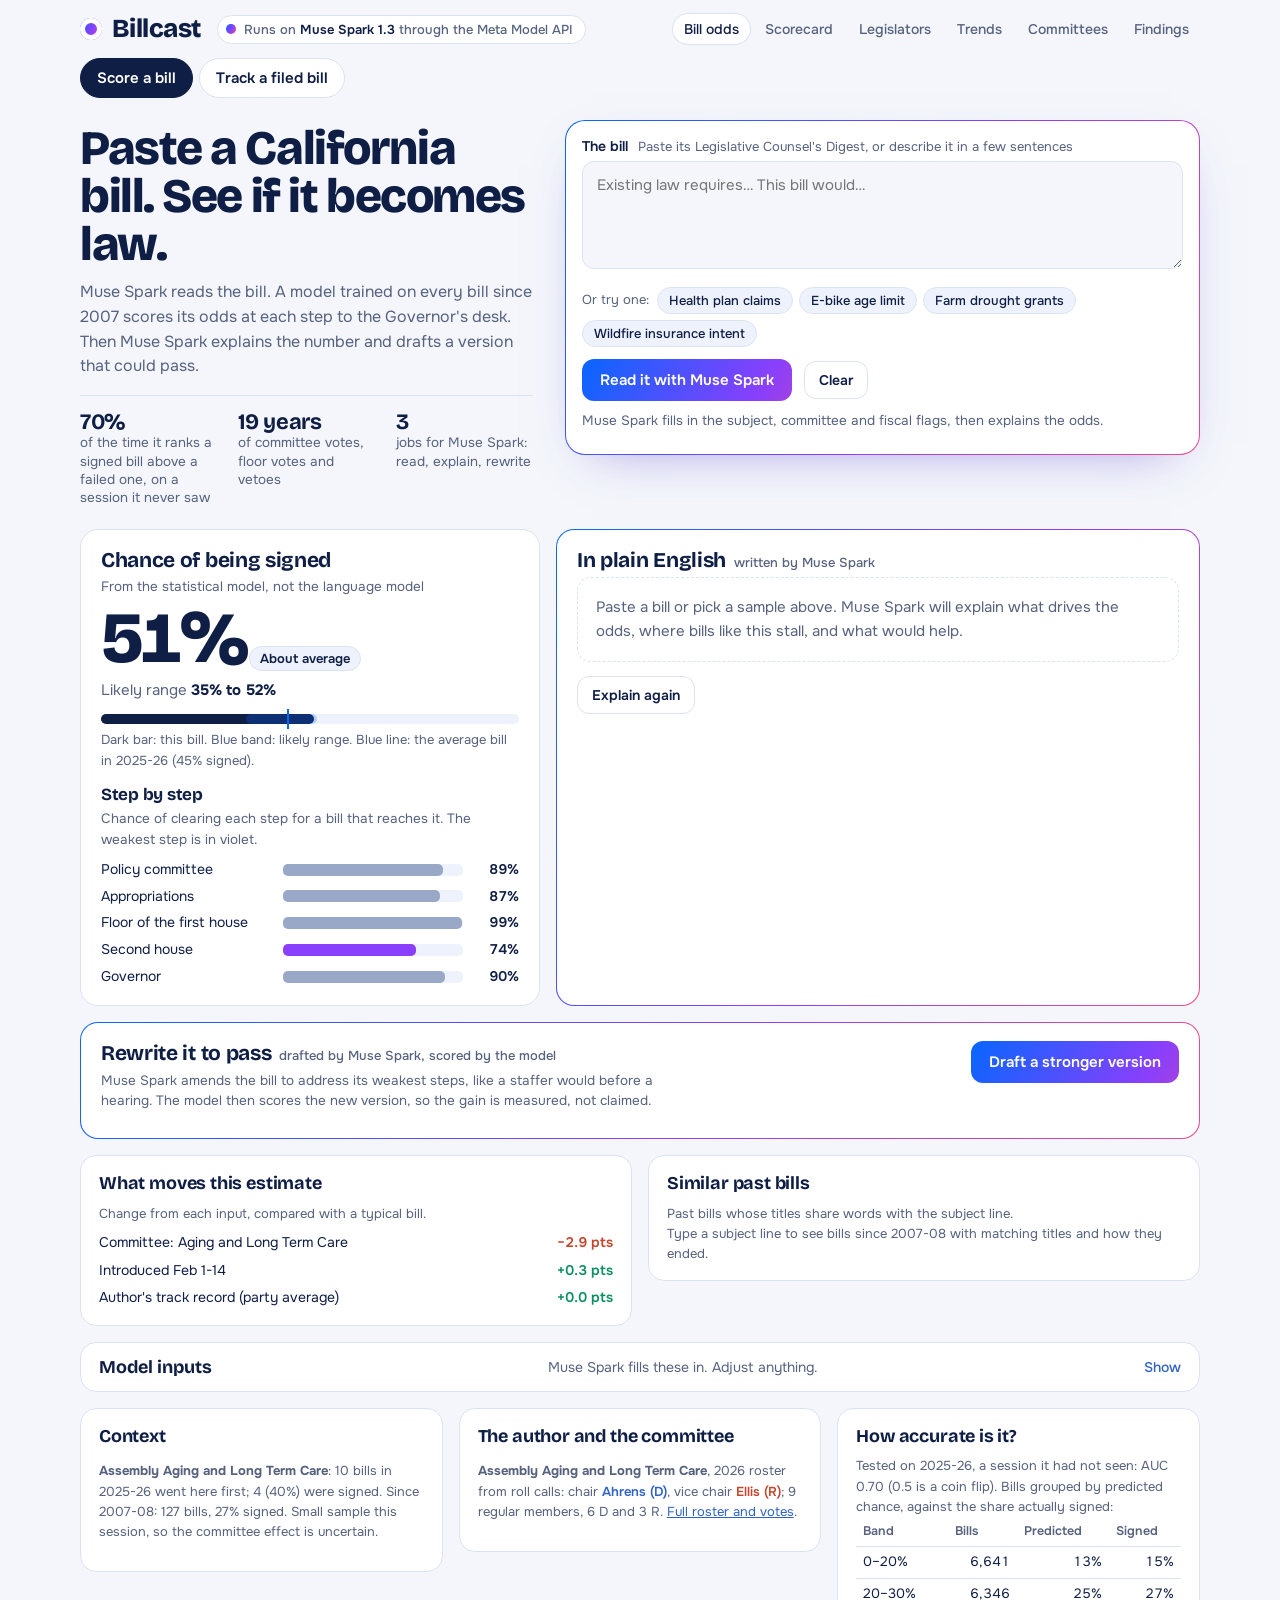
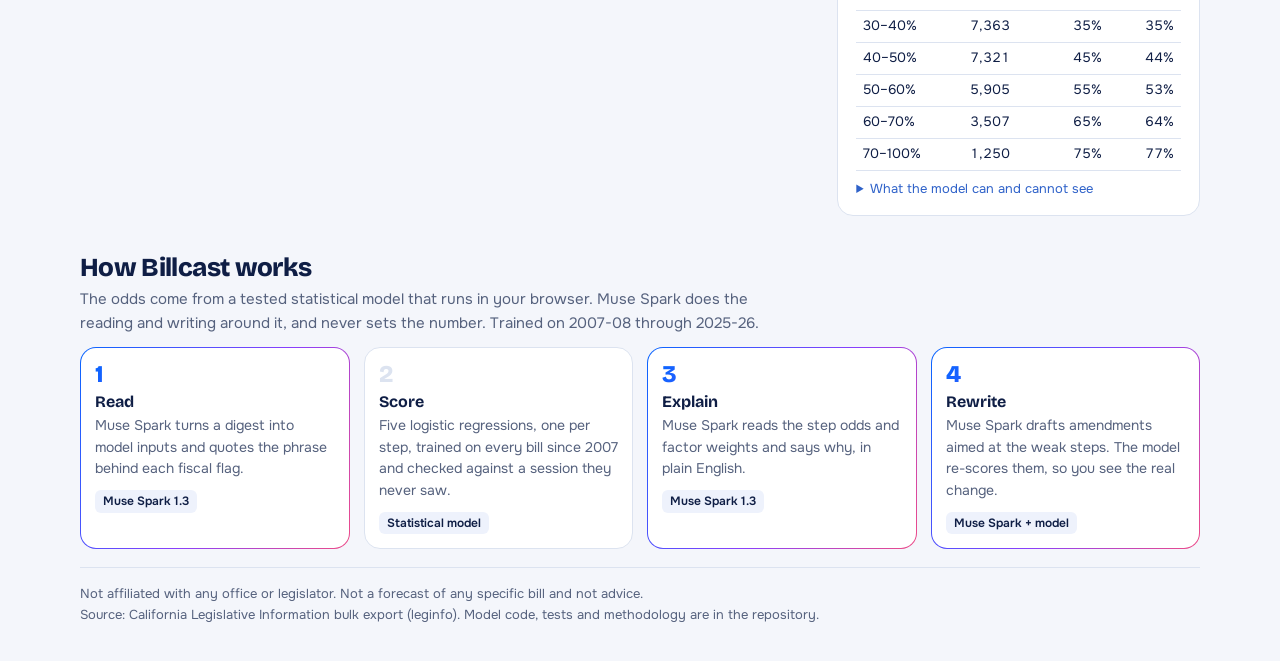
==== commit c2c5f433: "Tighter layout and switchable color palettes About 20% shorter page: smaller hero and odds numeral, " ====
--- a/site/index.html
+++ b/site/index.html
@@ -1,5 +1,6 @@
 <!doctype html>
 <html lang="en">
+<script>try{const q=new URLSearchParams(location.search),pal=q.get("palette")||localStorage.getItem("bc-palette");if(pal){document.documentElement.dataset.palette=pal;localStorage.setItem("bc-palette",pal)}const th=q.get("theme");if(th)document.documentElement.dataset.theme=th}catch(e){}</script>
 <head>
 <meta charset="utf-8">
 <meta name="viewport" content="width=device-width, initial-scale=1">
@@ -14,13 +15,26 @@
  --muse:linear-gradient(120deg,#0866FF 0%,#8A3FFC 55%,#EE4B87 100%);
  --display:"Bricolage Grotesque",ui-sans-serif,system-ui,sans-serif;--body:"Onest",ui-sans-serif,system-ui,sans-serif}
 @media (prefers-color-scheme:dark){:root:not([data-theme=light]){--bg:#0E1630;--panel:#16213F;--ink:#EAF0FF;--muted:#9DABCB;--line:#2A3963;--soft:#1C2A4E;--hi:#1C2A4E;--d:#7FA6FF;--r:#FF8A73;--gain:#3CCB97;--loss:#FF8A73}}
+/* Color palettes: set data-palette on <html> (or ?palette= in the address) */
+:root[data-palette=meta]{--bg:#F0F2F5;--panel:#FFFFFF;--ink:#1C1E21;--muted:#65676B;--line:#DADDE1;--soft:#F0F2F5;--hi:#F0F2F5}
+@media (prefers-color-scheme:dark){:root[data-palette=meta]:not([data-theme=light]){--bg:#18191A;--panel:#242526;--ink:#E4E6EB;--muted:#B0B3B8;--line:#3A3B3C;--soft:#3A3B3C;--hi:#3A3B3C}}
+:root[data-palette=meta][data-theme=dark]{--bg:#18191A;--panel:#242526;--ink:#E4E6EB;--muted:#B0B3B8;--line:#3A3B3C;--soft:#3A3B3C;--hi:#3A3B3C}
+:root[data-palette=poppy]{--bg:#FFF9F2;--panel:#FFFFFF;--ink:#2A211B;--muted:#7A6A5C;--line:#F0E2D2;--soft:#FFF0E0;--hi:#FFF0E0}
+@media (prefers-color-scheme:dark){:root[data-palette=poppy]:not([data-theme=light]){--bg:#1C1713;--panel:#26201A;--ink:#F6EEE4;--muted:#BFAE9C;--line:#3D3229;--soft:#30281F;--hi:#30281F}}
+:root[data-palette=poppy][data-theme=dark]{--bg:#1C1713;--panel:#26201A;--ink:#F6EEE4;--muted:#BFAE9C;--line:#3D3229;--soft:#30281F;--hi:#30281F}
+:root[data-palette=sage]{--bg:#F2F6F3;--panel:#FFFFFF;--ink:#163029;--muted:#5A6E68;--line:#D5E1DA;--soft:#E7F0EB;--hi:#E7F0EB}
+@media (prefers-color-scheme:dark){:root[data-palette=sage]:not([data-theme=light]){--bg:#0F1C18;--panel:#172722;--ink:#E6F2EC;--muted:#9DB5AC;--line:#2A4038;--soft:#1E322B;--hi:#1E322B}}
+:root[data-palette=sage][data-theme=dark]{--bg:#0F1C18;--panel:#172722;--ink:#E6F2EC;--muted:#9DB5AC;--line:#2A4038;--soft:#1E322B;--hi:#1E322B}
+:root[data-palette=plum]{--bg:#F8F5FC;--panel:#FFFFFF;--ink:#2A1840;--muted:#6B5E7D;--line:#E4DCEF;--soft:#F1EBFA;--hi:#F1EBFA}
+@media (prefers-color-scheme:dark){:root[data-palette=plum]:not([data-theme=light]){--bg:#191226;--panel:#231A33;--ink:#F0EAFA;--muted:#B3A6C7;--line:#3A2D50;--soft:#2D2240;--hi:#2D2240}}
+:root[data-palette=plum][data-theme=dark]{--bg:#191226;--panel:#231A33;--ink:#F0EAFA;--muted:#B3A6C7;--line:#3A2D50;--soft:#2D2240;--hi:#2D2240}
 *{box-sizing:border-box}
 body{margin:0;background:var(--bg);color:var(--ink);font:400 16px/1.55 var(--body);-webkit-font-smoothing:antialiased}
 a{color:var(--d)}
 :focus-visible{outline:2px solid var(--blue);outline-offset:2px;border-radius:6px}
 .wrap{max-width:1160px;margin:0 auto;padding:0 20px}
 /* Top bar */
-header{padding:18px 0 0}
+header{padding:14px 0 0}
 .bar{display:flex;align-items:center;gap:16px;flex-wrap:wrap}
 .mark{font:800 26px/1 var(--display);letter-spacing:-.02em;color:var(--ink);text-decoration:none;display:flex;align-items:center;gap:10px}
 .mark i{width:22px;height:22px;border-radius:50%;background:var(--muse);display:inline-block;box-shadow:inset 0 0 0 5px var(--panel)}
@@ -33,77 +47,77 @@
 nav a[aria-current=page]{color:var(--ink);background:var(--panel);box-shadow:0 0 0 1px var(--line)}
 nav a.brand{display:none}
 /* Hero */
-.hero{padding:44px 0 18px;display:grid;grid-template-columns:minmax(0,5fr) minmax(0,7fr);gap:40px;align-items:start}
-.hero h1{font:800 clamp(38px,5.2vw,62px)/.98 var(--display);letter-spacing:-.035em;margin:6px 0 18px;max-width:11ch}
-.hero .lede{font-size:18px;color:var(--muted);max-width:44ch;margin:0 0 22px}
-.proof{display:grid;grid-template-columns:repeat(3,minmax(0,1fr));gap:20px;margin:0;padding:18px 0 0;list-style:none;border-top:1px solid var(--line);max-width:520px}
+.hero{padding:22px 0 6px;display:grid;grid-template-columns:minmax(0,5fr) minmax(0,7fr);gap:32px;align-items:start}
+.hero h1{font:800 clamp(32px,3.8vw,48px)/1 var(--display);letter-spacing:-.03em;margin:4px 0 12px;max-width:15ch}
+.hero .lede{font-size:16px;color:var(--muted);max-width:46ch;margin:0 0 16px}
+.proof{display:grid;grid-template-columns:repeat(3,minmax(0,1fr));gap:20px;margin:0;padding:14px 0 0;list-style:none;border-top:1px solid var(--line);max-width:520px}
 .proof li{font-size:13.5px;color:var(--muted);line-height:1.35}
-.proof b{display:block;font:700 26px/1.1 var(--display);color:var(--ink);letter-spacing:-.02em}
+.proof b{display:block;font:700 22px/1.1 var(--display);color:var(--ink);letter-spacing:-.02em}
 /* The Muse ring: everything Muse Spark touches */
 .ring{border:1.5px solid transparent;background:linear-gradient(var(--panel),var(--panel)) padding-box,var(--muse) border-box;border-radius:20px}
-.composer{padding:18px 18px 16px;box-shadow:0 18px 50px -28px rgba(76,55,200,.55)}
+.composer{padding:16px 16px 14px;box-shadow:0 18px 50px -28px rgba(76,55,200,.55)}
 .composer label{display:block;font:600 14px var(--body);margin:0 0 6px}
 .composer .hint{font-size:13px;color:var(--muted);font-weight:400;margin-left:6px}
-.composer textarea{width:100%;min-height:150px;border:1px solid var(--line);background:var(--bg);color:var(--ink);border-radius:12px;padding:12px 14px;font:400 15px/1.5 var(--body);resize:vertical}
+.composer textarea{width:100%;min-height:108px;border:1px solid var(--line);background:var(--bg);color:var(--ink);border-radius:12px;padding:12px 14px;font:400 15px/1.5 var(--body);resize:vertical}
 .composer input#kw{width:100%;border:1px solid var(--line);background:var(--bg);color:var(--ink);border-radius:10px;padding:9px 12px;font:500 15px var(--body);margin-bottom:12px}
-.samples{display:flex;flex-wrap:wrap;gap:8px;margin:12px 0 14px;align-items:center}
+.samples{display:flex;flex-wrap:wrap;gap:6px;margin:10px 0 12px;align-items:center}
 .samples span{font-size:13px;color:var(--muted);margin-right:2px}
-.samples button{font:500 13px var(--body);color:var(--ink);background:var(--soft);border:1px solid var(--line);border-radius:999px;padding:6px 12px;cursor:pointer}
+.samples button{font:500 13px var(--body);color:var(--ink);background:var(--soft);border:1px solid var(--line);border-radius:999px;padding:4px 11px;cursor:pointer}
 .samples button:hover{border-color:var(--violet)}
 .go-row{display:flex;gap:12px;align-items:center;flex-wrap:wrap}
-.go{font:600 16px var(--body);color:#fff;background:var(--muse);border:0;border-radius:12px;padding:13px 20px;cursor:pointer;display:inline-flex;align-items:center;gap:10px;background-size:160% 100%;transition:background-position .4s}
+.go{font:600 15px var(--body);color:#fff;background:var(--muse);border:0;border-radius:12px;padding:11px 18px;cursor:pointer;display:inline-flex;align-items:center;gap:10px;background-size:160% 100%;transition:background-position .4s}
 .go:hover{background-position:100% 0}
 .go[disabled]{cursor:progress;opacity:.85}
 .go .spin{width:14px;height:14px;border-radius:50%;border:2px solid rgba(255,255,255,.4);border-top-color:#fff;display:none}
 .go[disabled] .spin{display:inline-block;animation:sp 0.8s linear infinite}
 @keyframes sp{to{transform:rotate(360deg)}}
-.ghost{font:600 14px var(--body);color:var(--ink);background:var(--panel);border:1px solid var(--line);border-radius:12px;padding:11px 16px;cursor:pointer}
+.ghost{font:600 14px var(--body);color:var(--ink);background:var(--panel);border:1px solid var(--line);border-radius:12px;padding:9px 14px;cursor:pointer}
 .ghost:hover{border-color:var(--violet)}
 .ghost[disabled]{opacity:.6;cursor:progress}
-#areadmsg{font-size:14px;color:var(--muted);margin-top:12px}
+#areadmsg{font-size:13.5px;color:var(--muted);margin-top:10px}
 .chips{display:flex;flex-wrap:wrap;gap:6px;margin-top:8px}
 .chips span{font-size:12.5px;background:var(--soft);border:1px solid var(--line);border-radius:8px;padding:3px 9px;color:var(--ink)}
 .chips span b{font-weight:600}
 .trace{display:inline-flex;gap:10px;align-items:center;font-size:12.5px;color:var(--muted);margin-top:10px}
 .trace i{width:8px;height:8px;border-radius:50%;background:var(--muse)}
 /* Results */
-.results{display:grid;grid-template-columns:minmax(0,5fr) minmax(0,7fr);gap:20px;margin:18px 0}
-.card{background:var(--panel);border:1px solid var(--line);border-radius:20px;padding:22px}
+.results{display:grid;grid-template-columns:minmax(0,5fr) minmax(0,7fr);gap:16px;margin:16px 0}
+.card{background:var(--panel);border:1px solid var(--line);border-radius:18px;padding:18px 20px}
 .card h2{font:700 21px/1.2 var(--display);letter-spacing:-.015em;margin:0 0 4px}
 .card h2 .who{font:500 13px var(--body);color:var(--muted);margin-left:8px;letter-spacing:0}
-.sub{font-size:14px;color:var(--muted);margin:0 0 12px}
-.big{font:800 96px/.9 var(--display);letter-spacing:-.05em;margin:14px 0 6px;font-variant-numeric:tabular-nums}
+.sub{font-size:13.5px;color:var(--muted);margin:0 0 8px}
+.big{font:800 72px/.9 var(--display);letter-spacing:-.05em;margin:8px 0 4px;font-variant-numeric:tabular-nums}
 .band{display:inline-block;font:600 13px var(--body);padding:3px 10px;border-radius:999px;background:var(--soft);border:1px solid var(--line);vertical-align:middle;margin-left:4px}
 .range{font-size:15px;color:var(--muted);margin:8px 0 0}
 .range b{color:var(--ink)}
-.gauge{height:10px;background:var(--soft);border-radius:6px;position:relative;margin:16px 0 6px}
+.gauge{height:10px;background:var(--soft);border-radius:6px;position:relative;margin:12px 0 6px}
 .gauge .fill{height:100%;border-radius:6px;background:var(--ink)}
 .gauge .rng{position:absolute;top:0;bottom:0;background:rgba(8,102,255,.25);border-radius:6px}
 .gauge .base{position:absolute;top:-5px;bottom:-5px;width:2px;background:var(--blue)}
 .small{font-size:13px;color:var(--muted)}
-.steps{display:grid;grid-template-columns:minmax(110px,150px) 1fr 44px;gap:8px 12px;align-items:center;font-size:14px;margin-top:10px}
+.steps{display:grid;grid-template-columns:minmax(110px,170px) 1fr 44px;gap:5px 12px;align-items:center;font-size:14px;margin-top:6px}
 .steps .track{background:var(--soft);border-radius:5px;height:12px}
 .steps .fill{height:100%;border-radius:5px;background:#9AA8C7}
 .steps .fill.low{background:var(--violet)}
 .steps .val{text-align:right;font-variant-numeric:tabular-nums;font-weight:600}
 .card.ring{border:1.5px solid transparent;background:linear-gradient(var(--panel),var(--panel)) padding-box,var(--muse) border-box}
-.muse-card{padding:22px}
-.ai-out{font-size:15.5px}
-.ai-out .headline{font:700 22px/1.25 var(--display);letter-spacing:-.015em;margin:6px 0 10px}
-.ai-out p{margin:8px 0}
-.ai-out h3{font:600 14px var(--body);margin:16px 0 4px;color:var(--ink)}
-.ai-out ul{margin:0;padding-left:20px}.ai-out li{margin:4px 0}
+.muse-card{padding:18px 20px}
+.ai-out{font-size:15px}
+.ai-out .headline{font:700 20px/1.25 var(--display);letter-spacing:-.015em;margin:4px 0 8px}
+.ai-out p{margin:6px 0}
+.ai-out h3{font:600 14px var(--body);margin:12px 0 2px;color:var(--ink)}
+.ai-out ul{margin:0;padding-left:20px}.ai-out li{margin:2px 0}
 .ai-err{color:var(--loss)}
 .empty{color:var(--muted);font-size:15px;border:1px dashed var(--line);border-radius:14px;padding:18px}
 .skel{height:12px;border-radius:6px;background:linear-gradient(90deg,var(--soft),var(--line),var(--soft));background-size:200% 100%;animation:sk 1.2s linear infinite;margin:10px 0}
 @keyframes sk{to{background-position:-200% 0}}
 /* Rewrite */
-.amend{margin:0 0 20px;padding:24px}
+.amend{margin:0 0 16px;padding:18px 20px}
 .amend-top{display:flex;justify-content:space-between;gap:16px;align-items:flex-start;flex-wrap:wrap}
-.vs{display:grid;grid-template-columns:1fr 1fr;gap:16px;margin-top:16px}
-.vs > div{border:1px solid var(--line);border-radius:14px;padding:16px;background:var(--bg)}
+.vs{display:grid;grid-template-columns:1fr 1fr;gap:14px;margin-top:10px}
+.vs > div{border:1px solid var(--line);border-radius:14px;padding:12px 14px;background:var(--bg)}
 .vs h3{font:600 13px var(--body);color:var(--muted);margin:0}
-.vs .num{font:800 54px/1 var(--display);letter-spacing:-.04em;margin:6px 0;font-variant-numeric:tabular-nums}
+.vs .num{font:800 44px/1 var(--display);letter-spacing:-.04em;margin:6px 0;font-variant-numeric:tabular-nums}
 .vs .num small{font:700 18px var(--display);margin-left:8px;letter-spacing:0}
 .vs .num small.up{color:var(--gain)}.vs .num small.dn{color:var(--loss)}
 .vs .dg{font-size:14px;color:var(--ink);margin:8px 0 0}
@@ -111,13 +125,14 @@
 .ministeps{display:grid;grid-template-columns:1fr auto;gap:2px 10px;font-size:13px;color:var(--muted);margin-top:10px}
 .ministeps b{font-variant-numeric:tabular-nums;color:var(--ink);font-weight:600}
 /* Detail panels */
-.grid2{display:grid;grid-template-columns:minmax(0,1fr) minmax(0,1fr);gap:20px;align-items:start}
-.panel{background:var(--panel);border:1px solid var(--line);border-radius:16px;padding:18px;margin-bottom:20px}
+.grid2{display:grid;grid-template-columns:minmax(0,1fr) minmax(0,1fr);gap:16px;align-items:start}
+.grid3{display:grid;grid-template-columns:repeat(3,minmax(0,1fr));gap:16px;align-items:start}.grid3>div{min-width:0}
+.panel{background:var(--panel);border:1px solid var(--line);border-radius:16px;padding:16px 18px;margin-bottom:16px}
 .panel h2{margin:0 0 8px;font:700 18px/1.3 var(--display);letter-spacing:-.01em}
 .fac{display:grid;grid-template-columns:1fr 76px;gap:6px 10px;font-size:14px;margin-top:8px}
 .fac .up{color:var(--gain);text-align:right;font-variant-numeric:tabular-nums;font-weight:600}.fac .dn{color:var(--loss);text-align:right;font-variant-numeric:tabular-nums;font-weight:600}
-details.inputs{background:var(--panel);border:1px solid var(--line);border-radius:16px;margin-bottom:20px}
-details.inputs > summary{cursor:pointer;padding:16px 18px;font:700 18px var(--display);list-style:none;display:flex;justify-content:space-between;align-items:center}
+details.inputs{background:var(--panel);border:1px solid var(--line);border-radius:16px;margin-bottom:16px}
+details.inputs > summary{cursor:pointer;padding:13px 18px;font:700 18px var(--display);list-style:none;display:flex;justify-content:space-between;align-items:center}
 details.inputs > summary::after{content:"Show";font:500 14px var(--body);color:var(--d)}
 details.inputs[open] > summary::after{content:"Hide"}
 details.inputs > summary span{font:400 14px var(--body);color:var(--muted);margin-left:10px}
@@ -130,20 +145,20 @@
 input[type=checkbox]{accent-color:var(--blue)}
 .row2{display:grid;grid-template-columns:1fr 1fr;gap:12px}
 /* How it works: a real sequence */
-.how{margin:34px 0 10px}
-.how h2{font:800 32px/1.1 var(--display);letter-spacing:-.025em;margin:0 0 6px}
-.how > p{color:var(--muted);max-width:62ch;margin:0 0 18px}
+.how{margin:22px 0 6px}
+.how h2{font:800 26px/1.1 var(--display);letter-spacing:-.025em;margin:0 0 6px}
+.how > p{color:var(--muted);max-width:70ch;margin:0 0 12px;font-size:15px}
 .flow{display:grid;grid-template-columns:repeat(4,minmax(0,1fr));gap:14px;counter-reset:s;list-style:none;padding:0;margin:0}
-.flow li{counter-increment:s;background:var(--panel);border:1px solid var(--line);border-radius:16px;padding:16px}
+.flow li{counter-increment:s;background:var(--panel);border:1px solid var(--line);border-radius:16px;padding:14px}
 .flow li.m{border:1.5px solid transparent;background:linear-gradient(var(--panel),var(--panel)) padding-box,var(--muse) border-box}
-.flow li::before{content:counter(s);font:800 30px/1 var(--display);color:var(--line);display:block;margin-bottom:8px}
+.flow li::before{content:counter(s);font:800 24px/1 var(--display);color:var(--line);display:block;margin-bottom:6px}
 .flow li.m::before{background:var(--muse);-webkit-background-clip:text;background-clip:text;color:transparent}
 .flow b{display:block;font:700 16px var(--display);margin-bottom:4px}
 .flow p{margin:0;font-size:14px;color:var(--muted)}
 .flow .who{display:inline-block;font-size:12px;font-weight:600;margin-top:10px;color:var(--ink);background:var(--soft);border-radius:6px;padding:2px 8px}
 .note{background:var(--soft);border:1px solid var(--line);border-radius:14px;padding:12px 16px;margin:0 0 20px;font-size:14px;color:var(--muted)}
 .note b{color:var(--ink)}
-.modes{display:flex;gap:6px;margin:22px 0 0}
+.modes{display:flex;gap:6px;margin:14px 0 0}
 .modes button{font:600 15px var(--body);padding:9px 16px;border-radius:999px;border:1px solid var(--line);background:var(--panel);color:var(--ink);cursor:pointer}
 .modes button[aria-selected=true]{background:var(--ink);color:var(--panel);border-color:var(--ink)}
 .layout{display:grid;grid-template-columns:minmax(0,1fr) minmax(0,1fr);gap:20px;align-items:start}
@@ -152,19 +167,19 @@
 .tl .track{background:var(--soft);border-radius:4px;height:12px}.tl .fill{height:100%;border-radius:4px;background:var(--ink)}
 .tl .val{text-align:right;font-variant-numeric:tabular-nums}
 .pick{cursor:pointer}.pick:hover td{background:var(--soft)}
-table{width:100%;border-collapse:collapse;font-size:14px}
-th,td{padding:7px 8px;border-bottom:1px solid var(--line);text-align:left;vertical-align:top}
+table{width:100%;border-collapse:collapse;font-size:13.5px}
+th,td{padding:5px 7px;border-bottom:1px solid var(--line);text-align:left;vertical-align:top}
 th{font-size:12.5px;color:var(--muted);font-weight:600}
 td.n{text-align:right;font-variant-numeric:tabular-nums}
 .D{color:var(--d);font-weight:600}.R{color:var(--r);font-weight:600}
 .o-signed{color:var(--gain);font-weight:600}.o-vetoed{color:var(--loss);font-weight:600}.o-not_enacted{color:var(--muted)}
-footer{color:var(--muted);font-size:13px;margin:26px 0 50px;border-top:1px solid var(--line);padding-top:16px}
+footer{color:var(--muted);font-size:13px;margin:18px 0 36px;border-top:1px solid var(--line);padding-top:16px}
 main{padding:0}
 .btn{background:var(--panel);color:var(--ink);border:1px solid var(--line);border-radius:8px;padding:5px 11px;font:500 13px var(--body);cursor:pointer}
 .btn.sm{padding:2px 8px;font-size:12px}
 .loading{color:var(--muted);font-size:14px}
 [hidden]{display:none!important}
-@media (max-width:900px){.hero,.results,.grid2,.layout{grid-template-columns:1fr}.hero{padding-top:26px;gap:24px}.flow{grid-template-columns:1fr 1fr}.inputs-body{grid-template-columns:1fr}}
+@media (max-width:900px){.hero,.results,.grid2,.grid3,.layout{grid-template-columns:1fr}.hero{padding-top:26px;gap:24px}.flow{grid-template-columns:1fr 1fr}.inputs-body{grid-template-columns:1fr}}
 @media (max-width:560px){.wrap{padding:0 16px}.vs{grid-template-columns:1fr}.flow{grid-template-columns:1fr}.big{font-size:76px}nav{margin-left:0}.card{padding:18px}.steps{grid-template-columns:96px 1fr 40px}}
 @media (prefers-reduced-motion:reduce){*{animation:none!important;transition:none!important}}
 </style>
@@ -224,7 +239,7 @@
   <div class="range" id="range"></div>
   <div class="gauge"><div class="rng" id="grng"></div><div class="fill" id="gfill"></div><div class="base" id="gbase" title="Average bill"></div></div>
   <div class="small">Dark bar: this bill. Blue band: likely range. Blue line: the average bill in <span id="baselabel"></span> (<span id="basepct"></span> signed).</div>
-  <h2 style="margin-top:22px;font-size:17px">Step by step</h2>
+  <h2 style="margin-top:14px;font-size:17px">Step by step</h2>
   <p class="sub">Chance of clearing each step for a bill that reaches it. The weakest step is in violet.</p>
   <div class="steps" id="steps"></div>
  </div>
@@ -293,17 +308,13 @@
  </div>
 </details>
 
-<div class="grid2">
- <div>
-  <div class="panel"><h2>Context</h2><div id="ctx" class="small"></div></div>
-  <div class="panel"><h2>The author and the committee</h2><div id="rel" class="small"><p class="loading">Loading rosters…</p></div></div>
- </div>
- <div>
-  <div class="panel"><h2>How accurate is it?</h2>
-   <div class="small">Trained on earlier sessions and tested on <span id="testsess"></span>, a session it had not seen: AUC <span id="auc"></span> (0.5 is a coin flip). Below, bills grouped by predicted chance against the share actually signed. It cannot see a bill's merits, opposition, or deals made along the way.</div>
-   <div id="calib"></div>
-  </div>
-  <div class="panel"><h2>What the model can and cannot see</h2><div class="small" id="about"></div></div>
+<div class="grid3">
+ <div class="panel"><h2>Context</h2><div id="ctx" class="small"></div></div>
+ <div class="panel"><h2>The author and the committee</h2><div id="rel" class="small"><p class="loading">Loading rosters…</p></div></div>
+ <div class="panel"><h2>How accurate is it?</h2>
+  <div class="small">Tested on <span id="testsess"></span>, a session it had not seen: AUC <span id="auc"></span> (0.5 is a coin flip). Bills grouped by predicted chance, against the share actually signed:</div>
+  <div id="calib"></div>
+  <details style="margin-top:8px"><summary class="small" style="cursor:pointer;color:var(--d)">What the model can and cannot see</summary><div class="small" id="about" style="margin-top:6px"></div></details>
  </div>
 </div>
 
@@ -354,9 +365,9 @@
 const authors = [...M.authors].sort((a, b) => a.member.localeCompare(b.member));
 $("author").innerHTML = '<option value="">New or unlisted member</option>' +
   authors.map(a => `<option value="${esc(a.member)}">${esc(a.member)} (${a.party}, ${a.origin})</option>`).join("");
-$("calib").innerHTML = "<table><thead><tr><th>Predicted</th><th class='n'>Bills</th><th class='n'>Predicted avg</th><th class='n'>Actually signed</th></tr></thead><tbody>" +
+$("calib").innerHTML = "<table><thead><tr><th>Band</th><th class='n'>Bills</th><th class='n'>Predicted</th><th class='n'>Signed</th></tr></thead><tbody>" +
   SM.calibration.map(c => { const [lo, hi] = c.band.replace(/[(\]]/g, "").split(", ").map(Number);
-    return `<tr><td>${pc(lo)} to ${pc(hi)}</td><td class="n">${c.bills.toLocaleString()}</td><td class="n">${pc(c.predicted)}</td><td class="n">${pc(c.actual)}</td></tr>`; }).join("") + "</tbody></table>";
+    return `<tr><td style="white-space:nowrap">${Math.round(100*lo)}–${pc(hi)}</td><td class="n">${c.bills.toLocaleString()}</td><td class="n">${pc(c.predicted)}</td><td class="n">${pc(c.actual)}</td></tr>`; }).join("") + "</tbody></table>";
 
 // Page state in the URL: every input, so an estimate can be shared
 const DEF = {a: "", p: "D", o: "Assembly", c: "", w: "Feb 1-14", n: 0, f: "", k: "", g: ""};
@@ -527,7 +538,7 @@
   const top = hits.filter(x => x.n === w.length).length ? hits.filter(x => x.n === w.length) : hits;
   simHits = top.map(x => x.b);
   const sg = top.filter(x => x.b.outcome === "signed").length;
-  $("sim").innerHTML = top.length ? `<p>${top.length} bill${top.length > 1 ? "s match" : " matches"}${top.filter(x => x.n === w.length).length ? " every word" : " some words"}; ${sg} signed (${pc(sg / top.length)}). <button class="btn sm" id="simcsv">CSV</button></p><div style="max-height:340px;overflow:auto"><table><thead><tr><th>Bill</th><th>Title</th><th>Author</th><th>Outcome</th></tr></thead><tbody>` +
+  $("sim").innerHTML = top.length ? `<p>${top.length} bill${top.length > 1 ? "s match" : " matches"}${top.filter(x => x.n === w.length).length ? " every word" : " some words"}; ${sg} signed (${pc(sg / top.length)}). <button class="btn sm" id="simcsv">CSV</button></p><div style="max-height:250px;overflow:auto"><table><thead><tr><th>Bill</th><th>Title</th><th>Author</th><th>Outcome</th></tr></thead><tbody>` +
     top.slice(0, 60).map(({b}) => `<tr><td><a href="${CL.leginfo(b.session, b.bill_id)}" target="_blank" rel="noopener">${esc(b.bill_id)}</a><div class="small">${label(b.session)}</div></td><td>${esc(b.title)}</td><td><span class="${b.party}">${esc(b.member)}</span></td><td class="o-${b.outcome}">${OUT[b.outcome]}</td></tr>`).join("") + "</tbody></table></div>" : "<p>No matching titles.</p>";
 }
 $("sim").addEventListener("click", e => { if (e.target.id === "simcsv")
@@ -695,32 +706,77 @@
   return `<div class="ministeps">${STEPS.map((k, i) => { const d = ref ? sp[i] - ref[i] : 0;
     return `<span>${esc(M.stage_names[k])}</span><b>${pc(sp[i])}${ref && Math.abs(d) >= 0.005 ? ` <span style="color:var(--${d > 0 ? "gain" : "loss"})">${d > 0 ? "+" : "−"}${Math.abs(100 * d).toFixed(0)}</span>` : ""}</b>`; }).join("")}</div>`;
 }
-$("amend").addEventListener("click", async () => {
-  const b = $("amend"), out = $("amout");
-  if (!$("dg").value.trim()) { out.innerHTML = `<div class="empty">Paste a bill or pick a sample at the top first.</div>`; return; }
-  if (!LAST) return;
-  busy(b, true, "Drafting amendments…"); out.innerHTML = `<div class="vs"><div>${skeleton(5)}</div><div>${skeleton(5)}</div></div>`;
-  try {
-    await loadText();
-    const before = {p: LAST.p, sp: LAST.sp, subject: $("kw").value, digest: $("dg").value};
-    const r = await museCall({mode: "amend", ...oddsForAI()});
-    const after = scoreVersion(r.subject || before.subject, r.digest || "", r);
-    AMENDED = r;
-    const d = after.p - before.p;
-    out.innerHTML = `<div class="vs">
+// Which words in a text push the text model's score down or up (the same TF-IDF terms textScore uses)
+function textTerms(str, n = 8) {
+  const t = (str || "").toLowerCase().match(/\b[a-z][a-z]+\b/g) || [];
+  if (!TXT || !t.length) return {drag: [], lift: []};
+  const c = {};
+  for (const g of [...t, ...t.slice(1).map((w, i) => t[i] + " " + w)]) if (g in TIX) c[g] = (c[g] || 0) + 1;
+  const v = Object.entries(c).map(([g, k]) => [g, (1 + Math.log(k)) * TXT.idf[TIX[g]]]);
+  const norm = Math.hypot(...v.map(x => x[1])) || 1;
+  const contrib = v.map(([g, x]) => [g, TXT.coef[TIX[g]] * x / norm]).sort((x, y) => x[1] - y[1]);
+  return {drag: contrib.filter(x => x[1] < 0).slice(0, n).map(x => x[0]), lift: contrib.filter(x => x[1] > 0).slice(-n).reverse().map(x => x[0])};
+}
+function draftSummary(d, sc, before) {
+  return {strategy: d.strategy, subject: d.subject, changes: d.changes, chance_signed: pc(sc.p), versus_original: `${sc.p >= before.p ? "+" : "-"}${Math.abs(100 * (sc.p - before.p)).toFixed(1)} pts`,
+    steps: STEPS.map((k, i) => `${M.stage_names[k]}: ${pc(sc.sp[i])} (${sc.sp[i] >= before.sp[i] ? "+" : "-"}${Math.abs(100 * (sc.sp[i] - before.sp[i])).toFixed(1)})`),
+    drag_terms: textTerms(d.subject + " " + d.digest, 6).drag};
+}
+let DRAFTS = [];
+function showDraft(i, before, meta) {
+  const r = DRAFTS[i], after = r._sc, d = after.p - before.p;
+  AMENDED = r;
+  const others = DRAFTS.map((x, j) => j === i ? "" : `<button class="ghost" data-draft="${j}" type="button" style="padding:6px 12px;font-size:13px">${esc(x.strategy || "Draft " + (j + 1))}: ${pc(x._sc.p)}</button>`).join("");
+  $("amout").innerHTML = `<div class="vs">
       <div><h3>As introduced</h3><div class="num">${pc(before.p)}</div><div class="subj">${esc(before.subject)}</div>${mini(before.sp)}</div>
-      <div style="border-color:var(--violet)"><h3>Muse Spark's amended version</h3><div class="num">${pc(after.p)}<small class="${d >= 0 ? "up" : "dn"}">${d >= 0 ? "+" : "−"}${Math.abs(100 * d).toFixed(0)} pts</small></div><div class="subj">${esc(r.subject || "")}</div>${mini(after.sp, before.sp)}</div>
+      <div style="border-color:var(--violet)"><h3>Muse Spark's best draft${r.strategy ? `: ${esc(r.strategy)}` : ""}</h3><div class="num">${pc(after.p)}<small class="up">+${(100 * d).toFixed(1)} pts</small></div><div class="subj">${esc(r.subject || "")}</div>${mini(after.sp, before.sp)}</div>
     </div>
+    ${others ? `<div class="go-row" style="margin-top:12px"><span class="small">Other drafts that also raised the odds:</span>${others}</div>` : ""}
     <div class="grid2" style="margin-top:16px">
       <div><h3 style="font:600 14px var(--body);margin:0 0 4px">What changed</h3><div class="ai-out">${list(r.changes)}</div>${r.tradeoff ? `<p class="small" style="margin-top:8px"><b>Trade-off:</b> ${esc(r.tradeoff)}</p>` : ""}</div>
       <div><h3 style="font:600 14px var(--body);margin:0 0 4px">Amended digest</h3><p class="small" style="color:var(--ink)">${esc(r.digest || "")}</p>
       <button class="ghost" id="useamend" type="button">Use this version</button></div>
     </div>
-    <div class="trace">${traceText(r, "Drafted")}. Re-scored in your browser by the statistical model.</div>`;
+    <div class="trace"><i aria-hidden="true"></i>${meta}</div>`;
+}
+$("amend").addEventListener("click", async () => {
+  const b = $("amend"), out = $("amout");
+  if (!$("dg").value.trim()) { out.innerHTML = `<div class="empty">Paste a bill or pick a sample at the top first.</div>`; return; }
+  if (!LAST) return;
+  busy(b, true, "Drafting amendments…"); out.innerHTML = `<p class="small" id="amstat">Muse Spark is drafting three versions…</p><div class="vs"><div>${skeleton(5)}</div><div>${skeleton(5)}</div></div>`;
+  try {
+    await loadText();
+    const before = {p: LAST.p, sp: LAST.sp, subject: $("kw").value, digest: $("dg").value};
+    const terms = textTerms(before.subject + " " + before.digest);
+    const base = oddsForAI();
+    // What the model does if each fiscal flag flips, so Muse Spark doesn't drop a flag the model rewards
+    const s0 = state();
+    base.odds.flag_effects = FLAGS.filter(k => k !== "spot_bill").map(k => { const d = P({...s0, [k]: s0[k] ? 0 : 1}) - LAST.p;
+      return `${s0[k] ? "Removing" : "Adding"} "${LABEL[k]}": ${d >= 0 ? "+" : "-"}${Math.abs(100 * d).toFixed(1)} pts`; });
+    let all = [], feedback, ms = 0, tokIn = 0, tokOut = 0, rounds = 0, model = "Muse Spark";
+    for (rounds = 1; rounds <= 3; rounds++) {
+      const r = await museCall({mode: "amend", v: 2, ...base, drag_terms: terms.drag, lift_terms: terms.lift, feedback});
+      ms += r._ms; model = r.model || model; if (r.usage) { tokIn += r.usage.input; tokOut += r.usage.output; }
+      const drafts = (r.drafts || []).filter(d => d && d.digest).map(d => ({...d, _sc: scoreVersion(d.subject || before.subject, d.digest, d)}));
+      all = all.concat(drafts);
+      if (all.some(d => d._sc.p > before.p + 0.001)) break;
+      feedback = all.map(d => draftSummary(d, d._sc, before));
+      const st = $("amstat"); if (st) st.textContent = `None of the first ${all.length} drafts beat the original. Sending the model's scores back to Muse Spark for another round…`;
+    }
+    DRAFTS = all.filter(d => d._sc.p > before.p + 0.001).sort((x, y) => y._sc.p - x._sc.p).slice(0, 3);
+    const meta = `${esc(model)} wrote ${all.length} drafts in ${rounds} round${rounds > 1 ? "s" : ""} (${(ms / 1000).toFixed(1)}s, ${tokIn.toLocaleString()} tokens in, ${tokOut.toLocaleString()} out). The statistical model scored each one in your browser; only drafts that raise the odds are shown.`;
+    if (!DRAFTS.length) {
+      const best = all.sort((x, y) => y._sc.p - x._sc.p)[0];
+      out.innerHTML = `<div class="empty"><b>No draft beat the original.</b> Muse Spark wrote ${all.length} amended versions and the model scored every one at or below ${pc(before.p)}${best ? ` (best: ${pc(best._sc.p)}, “${esc(best.strategy || "")}”)` : ""}. For this bill the inputs the model weighs most, like the committee, the author and the timing, matter more than the drafting. Try adding a coauthor from the other party or an earlier introduction date under Model inputs.</div><div class="trace"><i aria-hidden="true"></i>${meta}</div>`;
+    } else {
+      out._before = before; out._meta = meta; showDraft(0, before, meta);
+    }
   } catch (e) { out.innerHTML = `<div class="empty ai-err">${esc(e.message)}</div>`; }
-  busy(b, false, "Draft another version");
+  busy(b, false, "Draft more versions");
 });
 $("amout").addEventListener("click", e => {
+  const dj = e.target.closest("[data-draft]");
+  if (dj) { showDraft(+dj.dataset.draft, $("amout")._before, $("amout")._meta); return; }
   if (e.target.id !== "useamend" || !AMENDED) return;
   $("dg").value = AMENDED.digest || $("dg").value; $("kw").value = AMENDED.subject || $("kw").value;
   for (const k of FLAGS) if (typeof AMENDED[k] === "boolean") $(k).checked = AMENDED[k];
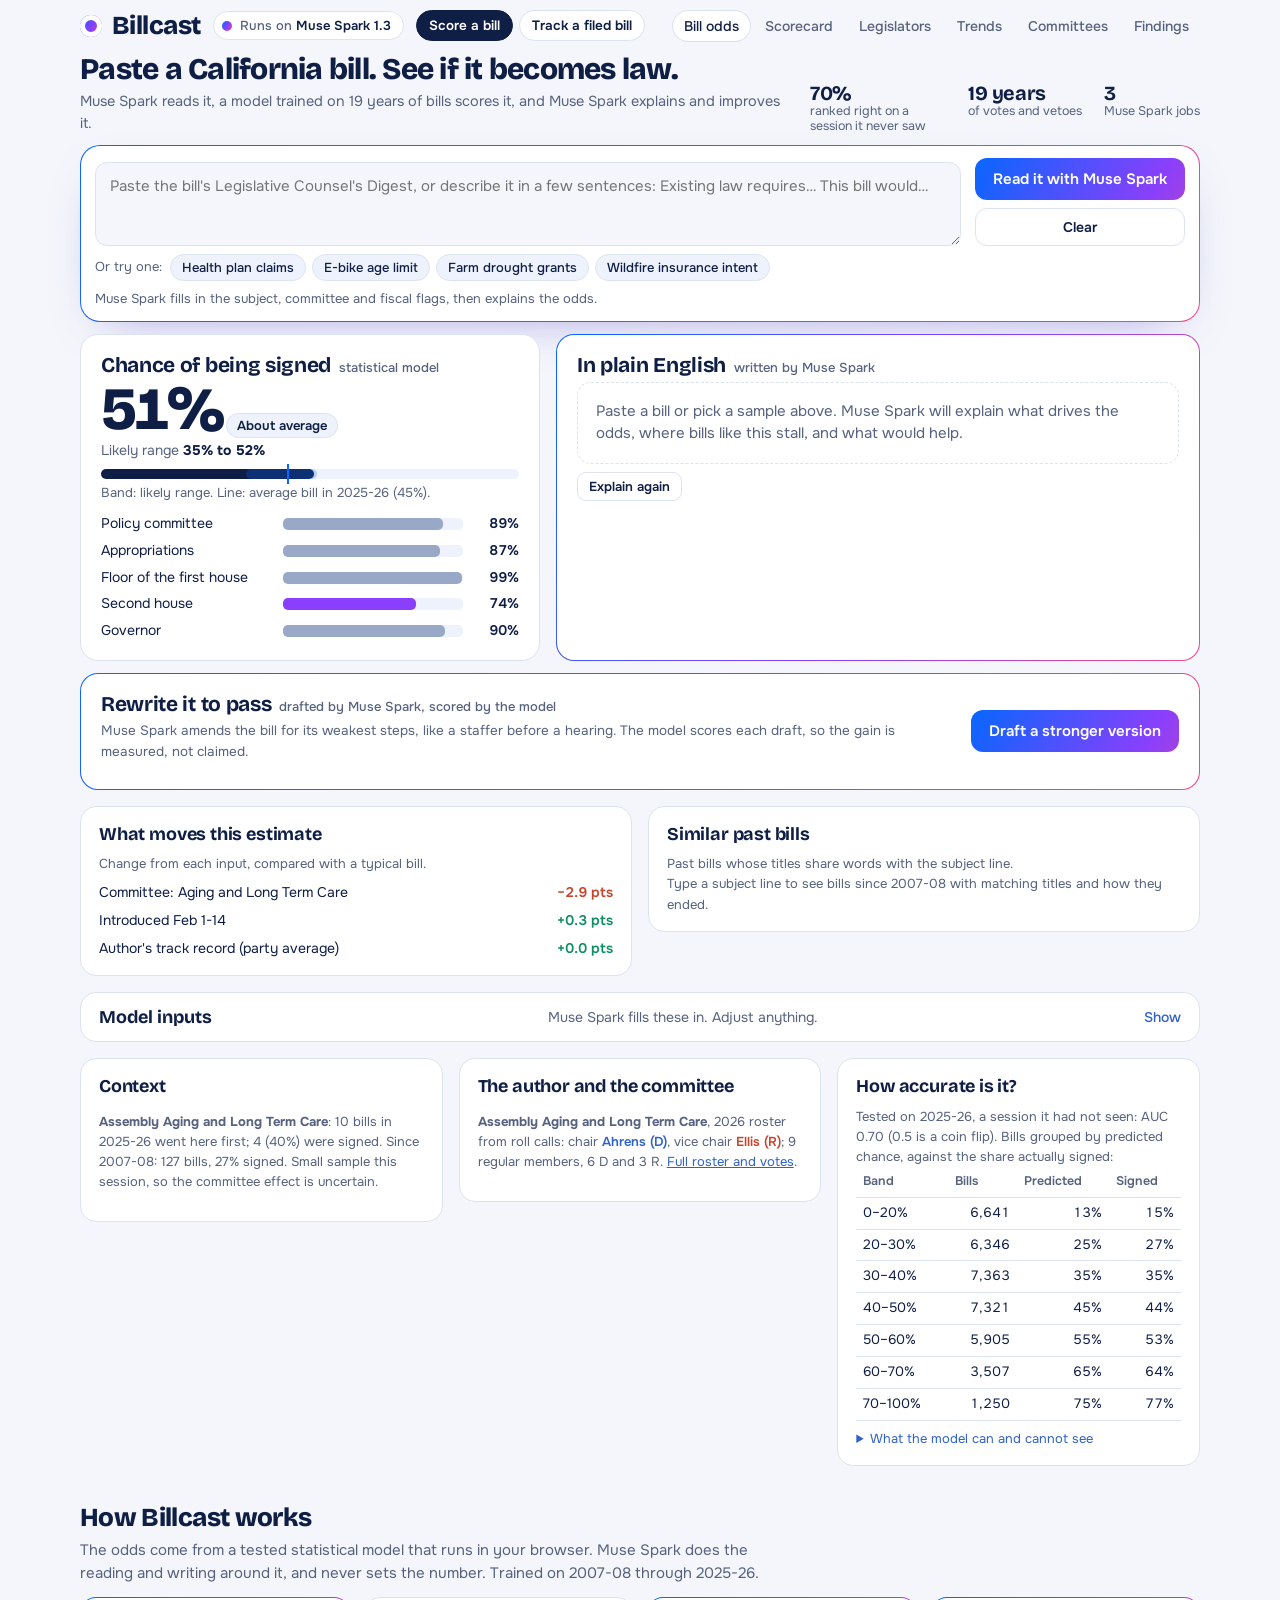
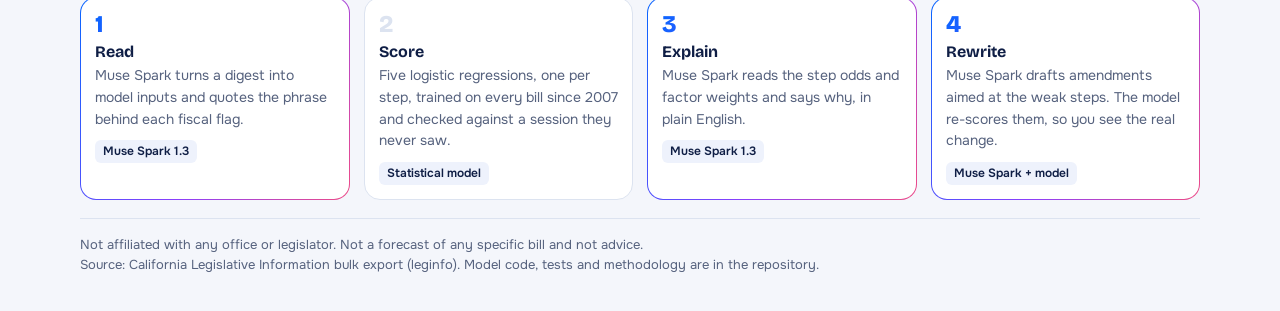
==== commit d415265e: "Fit the first screen: smaller headline, inline tabs, compact composer and cards The bill box, the od" ====
--- a/site/index.html
+++ b/site/index.html
@@ -1,6 +1,5 @@
 <!doctype html>
 <html lang="en">
-<script>try{const q=new URLSearchParams(location.search),pal=q.get("palette")||localStorage.getItem("bc-palette");if(pal){document.documentElement.dataset.palette=pal;localStorage.setItem("bc-palette",pal)}const th=q.get("theme");if(th)document.documentElement.dataset.theme=th}catch(e){}</script>
 <head>
 <meta charset="utf-8">
 <meta name="viewport" content="width=device-width, initial-scale=1">
@@ -15,19 +14,6 @@
  --muse:linear-gradient(120deg,#0866FF 0%,#8A3FFC 55%,#EE4B87 100%);
  --display:"Bricolage Grotesque",ui-sans-serif,system-ui,sans-serif;--body:"Onest",ui-sans-serif,system-ui,sans-serif}
 @media (prefers-color-scheme:dark){:root:not([data-theme=light]){--bg:#0E1630;--panel:#16213F;--ink:#EAF0FF;--muted:#9DABCB;--line:#2A3963;--soft:#1C2A4E;--hi:#1C2A4E;--d:#7FA6FF;--r:#FF8A73;--gain:#3CCB97;--loss:#FF8A73}}
-/* Color palettes: set data-palette on <html> (or ?palette= in the address) */
-:root[data-palette=meta]{--bg:#F0F2F5;--panel:#FFFFFF;--ink:#1C1E21;--muted:#65676B;--line:#DADDE1;--soft:#F0F2F5;--hi:#F0F2F5}
-@media (prefers-color-scheme:dark){:root[data-palette=meta]:not([data-theme=light]){--bg:#18191A;--panel:#242526;--ink:#E4E6EB;--muted:#B0B3B8;--line:#3A3B3C;--soft:#3A3B3C;--hi:#3A3B3C}}
-:root[data-palette=meta][data-theme=dark]{--bg:#18191A;--panel:#242526;--ink:#E4E6EB;--muted:#B0B3B8;--line:#3A3B3C;--soft:#3A3B3C;--hi:#3A3B3C}
-:root[data-palette=poppy]{--bg:#FFF9F2;--panel:#FFFFFF;--ink:#2A211B;--muted:#7A6A5C;--line:#F0E2D2;--soft:#FFF0E0;--hi:#FFF0E0}
-@media (prefers-color-scheme:dark){:root[data-palette=poppy]:not([data-theme=light]){--bg:#1C1713;--panel:#26201A;--ink:#F6EEE4;--muted:#BFAE9C;--line:#3D3229;--soft:#30281F;--hi:#30281F}}
-:root[data-palette=poppy][data-theme=dark]{--bg:#1C1713;--panel:#26201A;--ink:#F6EEE4;--muted:#BFAE9C;--line:#3D3229;--soft:#30281F;--hi:#30281F}
-:root[data-palette=sage]{--bg:#F2F6F3;--panel:#FFFFFF;--ink:#163029;--muted:#5A6E68;--line:#D5E1DA;--soft:#E7F0EB;--hi:#E7F0EB}
-@media (prefers-color-scheme:dark){:root[data-palette=sage]:not([data-theme=light]){--bg:#0F1C18;--panel:#172722;--ink:#E6F2EC;--muted:#9DB5AC;--line:#2A4038;--soft:#1E322B;--hi:#1E322B}}
-:root[data-palette=sage][data-theme=dark]{--bg:#0F1C18;--panel:#172722;--ink:#E6F2EC;--muted:#9DB5AC;--line:#2A4038;--soft:#1E322B;--hi:#1E322B}
-:root[data-palette=plum]{--bg:#F8F5FC;--panel:#FFFFFF;--ink:#2A1840;--muted:#6B5E7D;--line:#E4DCEF;--soft:#F1EBFA;--hi:#F1EBFA}
-@media (prefers-color-scheme:dark){:root[data-palette=plum]:not([data-theme=light]){--bg:#191226;--panel:#231A33;--ink:#F0EAFA;--muted:#B3A6C7;--line:#3A2D50;--soft:#2D2240;--hi:#2D2240}}
-:root[data-palette=plum][data-theme=dark]{--bg:#191226;--panel:#231A33;--ink:#F0EAFA;--muted:#B3A6C7;--line:#3A2D50;--soft:#2D2240;--hi:#2D2240}
 *{box-sizing:border-box}
 body{margin:0;background:var(--bg);color:var(--ink);font:400 16px/1.55 var(--body);-webkit-font-smoothing:antialiased}
 a{color:var(--d)}
@@ -178,6 +164,49 @@
 .btn{background:var(--panel);color:var(--ink);border:1px solid var(--line);border-radius:8px;padding:5px 11px;font:500 13px var(--body);cursor:pointer}
 .btn.sm{padding:2px 8px;font-size:12px}
 .loading{color:var(--muted);font-size:14px}
+/* Compact first screen: the rewrite box should be visible without scrolling on a laptop */
+header{padding:10px 0 0}
+.bar{gap:12px}
+.bar .modes{margin:0}
+.bar .modes button{font-size:13.5px;padding:6px 12px}
+.hero{display:block;padding:12px 0 0}
+.hero-top{display:flex;justify-content:space-between;align-items:flex-end;gap:24px;margin-bottom:10px}
+.hero h1{font:800 30px/1.1 var(--display);letter-spacing:-.025em;margin:0 0 4px;max-width:none}
+.hero .lede{font-size:14.5px;margin:0;max-width:none}
+.proof{display:flex;gap:22px;padding:0;border:0;max-width:none;flex:none}
+.proof li{font-size:12.5px;max-width:17ch;line-height:1.25}
+.proof b{font-size:20px}
+.composer{padding:12px 14px}
+.comp-main{display:grid;grid-template-columns:minmax(0,1fr) auto;gap:14px;align-items:end}
+.composer textarea{min-height:84px;height:84px}
+.composer > .samples{margin:8px 0 0}
+.comp-side .go-row{flex-direction:column;align-items:stretch;gap:8px}
+.comp-side .samples{margin:0 0 10px}
+.comp-foot{display:flex;flex-wrap:wrap;align-items:center;gap:6px 10px;margin-top:8px}
+.comp-foot #areadmsg{margin:0;font-size:13px}
+.comp-foot{flex-wrap:nowrap}
+.comp-foot #areadmsg{flex:0 1 auto;min-width:0}
+.comp-foot .chips{margin:0;display:flex;flex:1 1 auto;flex-wrap:wrap;gap:6px}
+.amend-top{flex-wrap:nowrap;align-items:center}
+.amend-top .go{flex:none}
+@media (max-width:900px){.comp-foot{flex-wrap:wrap}.amend-top{flex-wrap:wrap}}
+.results{margin:12px 0}
+.big{font-size:60px;margin:4px 0 2px}
+.range{margin:2px 0 0;font-size:14px}
+.gauge{margin:8px 0 4px}
+.odds-card .steps{margin-top:10px}
+.muse-card .ai-out .headline{font-size:18px;margin:2px 0 6px}
+.muse-card .ai-out{font-size:14px;line-height:1.45}
+.muse-card .ai-out li{margin:1px 0}
+.muse-card .ai-out .unseen{margin-top:8px}
+.muse-card .ai-out .unseen b{font-weight:600}
+.muse-card .ai-out p{margin:4px 0}
+.muse-card .ai-cols{display:grid;grid-template-columns:1fr 1fr;gap:4px 18px}
+.muse-card .ai-out h3{margin:8px 0 2px;font-size:13.5px}
+.muse-foot{display:flex;justify-content:space-between;align-items:center;gap:10px;margin-top:8px;flex-wrap:wrap}
+.muse-foot .trace{margin:0}
+.ghost.sm{padding:5px 11px;font-size:13px;border-radius:9px}
+@media (max-width:900px){.hero-top{flex-direction:column;align-items:flex-start}.comp-main{grid-template-columns:1fr}.muse-card .ai-cols{grid-template-columns:1fr}}
 [hidden]{display:none!important}
 @media (max-width:900px){.hero,.results,.grid2,.grid3,.layout{grid-template-columns:1fr}.hero{padding-top:26px;gap:24px}.flow{grid-template-columns:1fr 1fr}.inputs-body{grid-template-columns:1fr}}
 @media (max-width:560px){.wrap{padding:0 16px}.vs{grid-template-columns:1fr}.flow{grid-template-columns:1fr}.big{font-size:76px}nav{margin-left:0}.card{padding:18px}.steps{grid-template-columns:96px 1fr 40px}}
@@ -187,11 +216,11 @@
 <body>
 <header><div class="wrap bar">
 <a class="mark" href="index.html"><i aria-hidden="true"></i>Billcast</a>
-<span class="powered"><i aria-hidden="true"></i><span>Runs on <b>Muse Spark 1.3</b> through the Meta Model API</span></span>
+<span class="powered" title="Muse Spark 1.3 through the Meta Model API"><i aria-hidden="true"></i><span>Runs on <b>Muse Spark 1.3</b></span></span>
+<div class="modes" role="tablist"><button id="m-draft" role="tab" aria-selected="true">Score a bill</button><button id="m-track" role="tab" aria-selected="false">Track a filed bill</button></div>
 <nav></nav>
 </div></header>
 <main><div class="wrap">
-<div class="modes" role="tablist"><button id="m-draft" role="tab" aria-selected="true">Score a bill</button><button id="m-track" role="tab" aria-selected="false">Track a filed bill</button></div>
 <section id="track" hidden>
 <div class="note" id="tnote"></div>
 <div class="layout">
@@ -209,52 +238,52 @@
 </section>
 <section id="draft">
 <div class="hero">
- <div>
-  <h1>Paste a California bill. See if it becomes law.</h1>
-  <p class="lede">Muse Spark reads the bill. A model trained on every bill since 2007 scores its odds at each step to the Governor's desk. Then Muse Spark explains the number and drafts a version that could pass.</p>
+ <div class="hero-top">
+  <div>
+   <h1>Paste a California bill. See if it becomes law.</h1>
+   <p class="lede">Muse Spark reads it, a model trained on 19 years of bills scores it, and Muse Spark explains and improves it.</p>
+  </div>
   <ul class="proof">
-   <li><b><span id="aucpct"></span></b>of the time it ranks a signed bill above a failed one, on a session it never saw</li>
-   <li><b>19 years</b>of committee votes, floor votes and vetoes</li>
-   <li><b>3</b>jobs for Muse Spark: read, explain, rewrite</li>
+   <li><b><span id="aucpct"></span></b>ranked right on a session it never saw</li>
+   <li><b>19 years</b>of votes and vetoes</li>
+   <li><b>3</b>Muse Spark jobs</li>
   </ul>
  </div>
  <div class="ring composer">
-  <label for="dg">The bill <span class="hint">Paste its Legislative Counsel's Digest, or describe it in a few sentences</span></label>
-  <textarea id="dg" placeholder="Existing law requires… This bill would…"></textarea>
+  <div class="comp-main">
+   <textarea id="dg" aria-label="The bill: paste its Legislative Counsel's Digest, or describe it in a few sentences" placeholder="Paste the bill's Legislative Counsel's Digest, or describe it in a few sentences: Existing law requires… This bill would…"></textarea>
+   <div class="comp-side">
+    <div class="go-row">
+     <button class="go" id="aread" type="button"><span class="spin" aria-hidden="true"></span><span class="lbl">Read it with Muse Spark</span></button>
+     <button class="ghost" id="reset" type="button">Clear</button>
+    </div>
+   </div>
+  </div>
   <div class="samples" id="samples"><span>Or try one:</span></div>
-  <div class="go-row">
-   <button class="go" id="aread" type="button"><span class="spin" aria-hidden="true"></span><span class="lbl">Read it with Muse Spark</span></button>
-   <button class="ghost" id="reset" type="button">Clear</button>
-  </div>
-  <div id="areadmsg" aria-live="polite">Muse Spark fills in the subject, committee and fiscal flags, then explains the odds.</div>
-  <div class="chips" id="aread-ev"></div>
+  <div class="comp-foot"><span id="areadmsg" aria-live="polite">Muse Spark fills in the subject, committee and fiscal flags, then explains the odds.</span><span class="chips" id="aread-ev"></span></div>
  </div>
 </div>
 
 <div class="results">
- <div class="card" aria-live="polite">
-  <h2>Chance of being signed</h2>
-  <p class="sub">From the statistical model, not the language model</p>
+ <div class="card odds-card" aria-live="polite">
+  <h2>Chance of being signed<span class="who">statistical model</span></h2>
   <div><span class="big" id="p"></span><span class="band" id="band"></span></div>
   <div class="range" id="range"></div>
   <div class="gauge"><div class="rng" id="grng"></div><div class="fill" id="gfill"></div><div class="base" id="gbase" title="Average bill"></div></div>
-  <div class="small">Dark bar: this bill. Blue band: likely range. Blue line: the average bill in <span id="baselabel"></span> (<span id="basepct"></span> signed).</div>
-  <h2 style="margin-top:14px;font-size:17px">Step by step</h2>
-  <p class="sub">Chance of clearing each step for a bill that reaches it. The weakest step is in violet.</p>
-  <div class="steps" id="steps"></div>
+  <div class="small">Band: likely range. Line: average bill in <span id="baselabel"></span> (<span id="basepct"></span>).</div>
+  <div class="steps" id="steps" aria-label="Chance of clearing each step; the weakest is in violet"></div>
  </div>
  <div class="ring card muse-card">
   <h2>In plain English<span class="who">written by Muse Spark</span></h2>
   <div class="ai-out" id="aout"><div class="empty">Paste a bill or pick a sample above. Muse Spark will explain what drives the odds, where bills like this stall, and what would help.</div></div>
-  <div class="go-row" style="margin-top:14px"><button class="ghost" id="aexp" type="button">Explain again</button></div>
-  <div class="trace" id="trace" hidden></div>
+  <div class="muse-foot"><div class="trace" id="trace" hidden></div><button class="ghost sm" id="aexp" type="button">Explain again</button></div>
  </div>
 </div>
 
 <div class="ring card amend">
  <div class="amend-top">
   <div><h2>Rewrite it to pass<span class="who">drafted by Muse Spark, scored by the model</span></h2>
-  <p class="sub" style="max-width:62ch">Muse Spark amends the bill to address its weakest steps, like a staffer would before a hearing. The model then scores the new version, so the gain is measured, not claimed.</p></div>
+  <p class="sub">Muse Spark amends the bill for its weakest steps, like a staffer before a hearing. The model scores each draft, so the gain is measured, not claimed.</p></div>
   <button class="go" id="amend" type="button"><span class="spin" aria-hidden="true"></span><span class="lbl">Draft a stronger version</span></button>
  </div>
  <div id="amout"></div>
@@ -654,9 +683,9 @@
     if (r.policy_area && areas.includes(r.policy_area)) $("area").value = r.policy_area;
     for (const k of FLAGS) if (typeof r[k] === "boolean") $(k).checked = r[k];
     const ev = r.evidence && typeof r.evidence === "object" ? Object.entries(r.evidence) : [];
-    $("aread-ev").innerHTML = `<span><b>${esc(r.subject || $("kw").value)}</b></span><span>Committee: <b>${esc((r.policy_area || "pick one below").replace(/^(Assembly|Senate) /, "$1 "))}</b></span>` +
-      ev.map(([k, v]) => `<span title="${esc(String(v))}">${esc(LABEL[k] || k)}: “${esc(String(v).slice(0, 48))}”</span>`).join("");
-    msg.innerHTML = `${traceText(r, "Read")}. Check the inputs below; you can change any of them.`;
+    $("aread-ev").innerHTML = `<span><b>${esc(r.subject || $("kw").value)}</b></span><span><b>${esc(r.policy_area || "Pick a committee below")}</b></span>` +
+      ev.map(([k, v]) => `<span title="From the digest: “${esc(String(v))}”">${esc(LABEL[k] || k)} ✓</span>`).join("");
+    msg.innerHTML = `<span title="${r.usage ? `${r.usage.input} tokens in, ${r.usage.output} out. ` : ""}Hover a flag to see the phrase it came from.">Read by ${esc(r.model || "Muse Spark")} in ${(r._ms / 1000).toFixed(1)}s:</span>`;
     similar(); render();
     busy(b, false, "Read it with Muse Spark");
     await explain();
@@ -685,9 +714,8 @@
   try {
     const r = await museCall({mode: "explain", ...oddsForAI()});
     out.innerHTML = (r.headline ? `<div class="headline">${esc(r.headline)}</div>` : "") + (r.why ? `<p>${esc(r.why)}</p>` : "") +
-      (r.risks && r.risks.length ? `<h3>Where bills like this stall</h3>${list(r.risks)}` : "") +
-      (r.improve && r.improve.length ? `<h3>What could raise the odds</h3>${list(r.improve)}` : "") +
-      (r.unseen ? `<h3>What the model can't see</h3><p>${esc(r.unseen)}</p>` : "");
+      `<div class="ai-cols"><div>${r.risks && r.risks.length ? `<h3>Where bills like this stall</h3>${list(r.risks)}` : ""}</div><div>${r.improve && r.improve.length ? `<h3>What could raise the odds</h3>${list(r.improve)}` : ""}</div></div>` +
+      (r.unseen ? `<p class="unseen"><b>What the model can't see:</b> ${esc(r.unseen)}</p>` : "");
     $("trace").innerHTML = traceText(r, "Written"); $("trace").hidden = false;
   } catch (e) { out.innerHTML = `<div class="empty ai-err">${esc(e.message)}</div>`; }
   busy(b, false, "Explain again");
